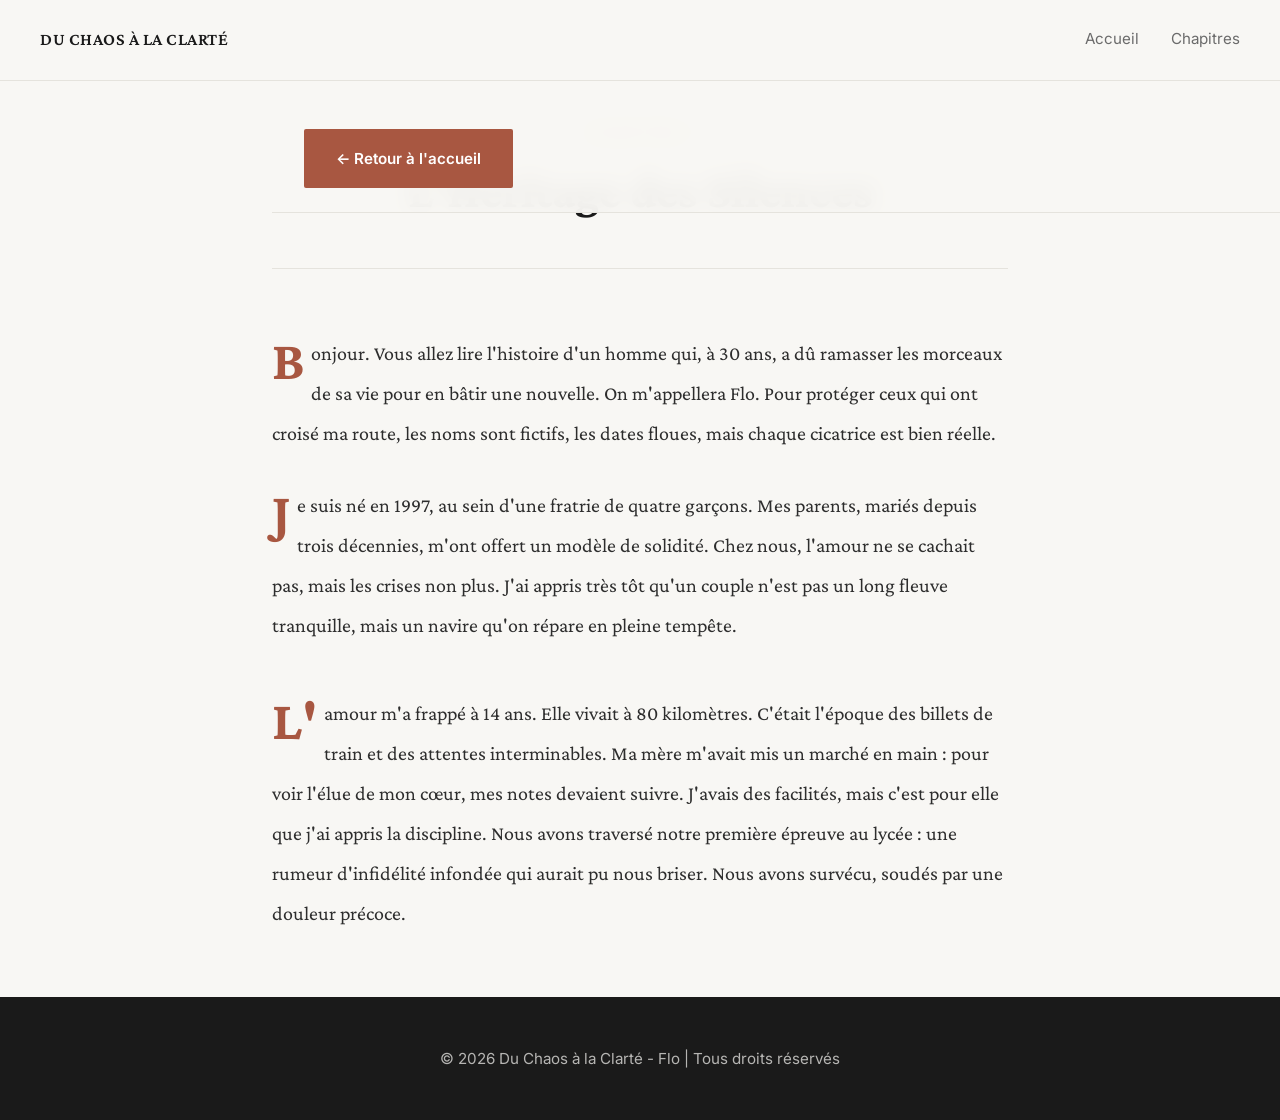
==== chapitre-1.html @ a7215953 "Add files via upload" ====
<!DOCTYPE html>
<html lang="fr">
<head>
    <meta charset="UTF-8">
    <meta name="viewport" content="width=device-width, initial-scale=1.0">
    <title>Chapitre 1 : L'Héritage des Silences | Du Chaos à la Clarté</title>
    <meta name="description" content="Chapitre 1 : L'histoire de Flo commence. Né en 1997, premier amour à 14 ans, les fondations d'une vie que je croyais indestructible.">
    <meta name="google-adsense-account" content="ca-pub-9862184570673107">
    <link rel="preconnect" href="https://fonts.googleapis.com">
    <link rel="preconnect" href="https://fonts.gstatic.com" crossorigin>
    <link href="https://fonts.googleapis.com/css2?family=Crimson+Pro:wght@300;400;600;700&family=Inter:wght@400;500;600&display=swap" rel="stylesheet">
    <script async src="https://pagead2.googlesyndication.com/pagead/js/adsbygoogle.js?client=ca-pub-9862184570673107"
     crossorigin="anonymous"></script>
    <style>
        :root {
            --primary-dark: #1a1a1a;
            --primary-light: #f8f7f4;
            --accent-gold: #c9a961;
            --accent-rust: #a85741;
            --text-dark: #2d2d2d;
            --text-muted: #6b6b6b;
            --border-subtle: #e5e3dd;
        }

        * {
            margin: 0;
            padding: 0;
            box-sizing: border-box;
        }

        body {
            font-family: 'Crimson Pro', serif;
            background: var(--primary-light);
            color: var(--text-dark);
            line-height: 1.8;
        }

        nav {
            position: fixed;
            top: 0;
            width: 100%;
            background: rgba(248, 247, 244, 0.95);
            backdrop-filter: blur(10px);
            border-bottom: 1px solid var(--border-subtle);
            z-index: 1000;
            padding: 1.5rem 2rem;
        }

        nav .container {
            max-width: 1200px;
            margin: 0 auto;
            display: flex;
            justify-content: space-between;
            align-items: center;
        }

        .logo {
            font-size: 1.1rem;
            font-weight: 600;
            color: var(--primary-dark);
            text-decoration: none;
            letter-spacing: 0.5px;
        }

        .nav-links {
            display: flex;
            gap: 2rem;
            list-style: none;
        }

        .nav-links a {
            color: var(--text-muted);
            text-decoration: none;
            font-size: 0.95rem;
            transition: color 0.3s;
            font-family: 'Inter', sans-serif;
        }

        .nav-links a:hover {
            color: var(--accent-rust);
        }

        .chapter-container {
            max-width: 800px;
            margin: 120px auto 4rem;
            padding: 0 2rem;
        }

        .chapter-header {
            text-align: center;
            margin-bottom: 4rem;
            padding-bottom: 3rem;
            border-bottom: 1px solid var(--border-subtle);
        }

        .chapter-number {
            font-family: 'Inter', sans-serif;
            font-size: 0.9rem;
            color: var(--accent-gold);
            font-weight: 600;
            letter-spacing: 2px;
            margin-bottom: 1rem;
        }

        .chapter-title {
            font-size: clamp(2rem, 5vw, 3rem);
            font-weight: 700;
            color: var(--primary-dark);
            line-height: 1.2;
        }

        .chapter-content {
            font-size: 1.25rem;
            line-height: 2;
            color: var(--text-dark);
        }

        .chapter-content p {
            margin-bottom: 2rem;
        }

        .chapter-content p:first-letter {
            font-size: 3.5rem;
            font-weight: 700;
            float: left;
            line-height: 0.8;
            margin: 0.1em 0.1em 0 0;
            color: var(--accent-rust);
        }

        /* AdSense Placeholder */
        .ad-placeholder {
            background: #f0f0f0;
            border: 2px dashed #ccc;
            padding: 3rem 2rem;
            text-align: center;
            margin: 3rem 0;
            font-family: 'Inter', sans-serif;
            color: #888;
        }

        /* Navigation Buttons */
        .chapter-navigation {
            display: flex;
            justify-content: space-between;
            align-items: center;
            margin-top: 5rem;
            padding-top: 3rem;
            border-top: 1px solid var(--border-subtle);
        }

        .nav-button {
            display: inline-flex;
            align-items: center;
            gap: 0.5rem;
            padding: 1rem 2rem;
            background: var(--accent-rust);
            color: white;
            text-decoration: none;
            font-family: 'Inter', sans-serif;
            font-weight: 600;
            font-size: 0.95rem;
            border-radius: 2px;
            transition: all 0.3s;
        }

        .nav-button:hover {
            background: var(--primary-dark);
            transform: translateX(5px);
        }

        .nav-button.prev:hover {
            transform: translateX(-5px);
        }

        .nav-button.disabled {
            background: #ccc;
            cursor: not-allowed;
            pointer-events: none;
        }

        footer {
            background: var(--primary-dark);
            color: var(--primary-light);
            padding: 3rem 2rem;
            text-align: center;
            margin-top: 4rem;
        }

        footer p {
            font-family: 'Inter', sans-serif;
            font-size: 0.95rem;
            opacity: 0.7;
        }

        @media (max-width: 768px) {
            nav .nav-links {
                display: none;
            }

            .chapter-container {
                margin-top: 100px;
                padding: 0 1.5rem;
            }

            .chapter-content {
                font-size: 1.1rem;
            }

            .chapter-navigation {
                flex-direction: column;
                gap: 1rem;
            }

            .nav-button {
                width: 100%;
                justify-content: center;
            }
        }
    </style>
</head>
<body>
    <nav>
        <div class="container">
            <a href="index.html" class="logo">DU CHAOS À LA CLARTÉ</a>
            <ul class="nav-links">
                <li><a href="index.html">Accueil</a></li>
                <li><a href="index.html#chapters">Chapitres</a></li>
            </ul>
        </div>
    </nav>

    <article class="chapter-container">
        <header class="chapter-header">
            <div class="chapter-number">CHAPITRE 1</div>
            <h1 class="chapter-title">L'Héritage des Silences</h1>
        </header>

        <div class="chapter-content">
            <p>Bonjour. Vous allez lire l'histoire d'un homme qui, à 30 ans, a dû ramasser les morceaux de sa vie pour en bâtir une nouvelle. On m'appellera Flo. Pour protéger ceux qui ont croisé ma route, les noms sont fictifs, les dates floues, mais chaque cicatrice est bien réelle.</p>

            <p>Je suis né en 1997, au sein d'une fratrie de quatre garçons. Mes parents, mariés depuis trois décennies, m'ont offert un modèle de solidité. Chez nous, l'amour ne se cachait pas, mais les crises non plus. J'ai appris très tôt qu'un couple n'est pas un long fleuve tranquille, mais un navire qu'on répare en pleine tempête.</p>

            <!-- AdSense Placement - In-Article -->
            <div style="text-align: center; margin: 3rem 0;">
                <ins class="adsbygoogle"
                     style="display:block"
                     data-ad-format="autorelaxed"
                     data-ad-client="ca-pub-9862184570673107"
                     data-ad-slot="7221520674"></ins>
                <script>
                     (adsbygoogle = window.adsbygoogle || []).push({});
                </script>
            </div>

            <p>L'amour m'a frappé à 14 ans. Elle vivait à 80 kilomètres. C'était l'époque des billets de train et des attentes interminables. Ma mère m'avait mis un marché en main : pour voir l'élue de mon cœur, mes notes devaient suivre. J'avais des facilités, mais c'est pour elle que j'ai appris la discipline. Nous avons traversé notre première épreuve au lycée : une rumeur d'infidélité infondée qui aurait pu nous briser. Nous avons survécu, soudés par une douleur précoce.</p>
        </div>

        <nav class="chapter-navigation">
            <a href="index.html" class="nav-button prev">
                ← Retour à l'accueil
            </a>
            <a href="chapitre-2.html" class="nav-button">
                Chapitre suivant →
            </a>
        </nav>
    </article>

    <!-- AdSense Placement - Fin de page -->
    <div class="ad-placeholder" style="max-width: 800px; margin: 3rem auto; background: transparent; border: none; padding: 0;">
        <ins class="adsbygoogle"
             style="display:block"
             data-ad-client="ca-pub-9862184570673107"
             data-ad-slot="8542430499"
             data-ad-format="auto"
             data-full-width-responsive="true"></ins>
        <script>
             (adsbygoogle = window.adsbygoogle || []).push({});
        </script>
    </div>

    <footer>
        <p>&copy; 2026 Du Chaos à la Clarté - Flo | Tous droits réservés</p>
    </footer>
</body>
</html>
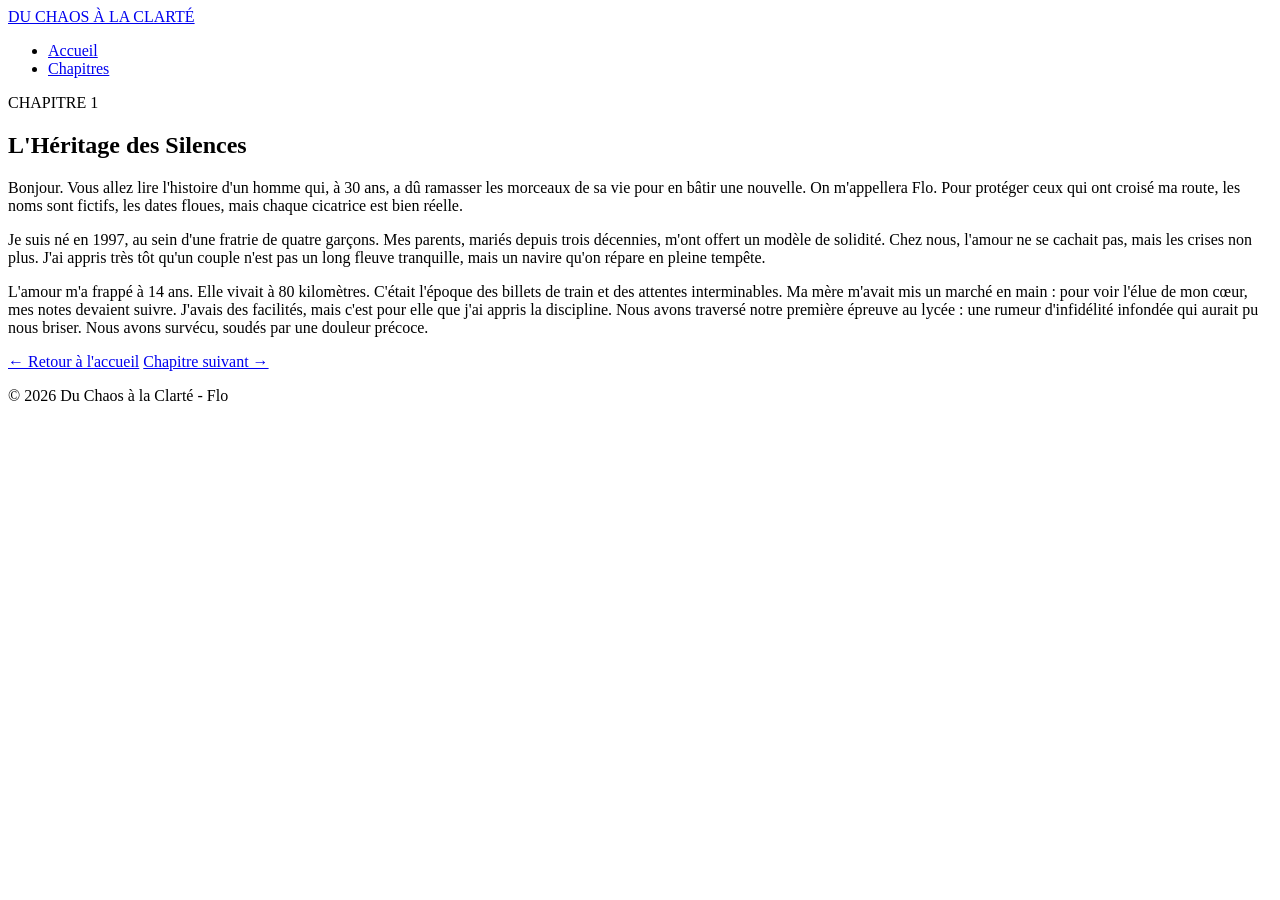
==== commit 9ffc0101: "Add files via upload" ====
--- a/chapitre-1.html
+++ b/chapitre-1.html
@@ -4,220 +4,13 @@
     <meta charset="UTF-8">
     <meta name="viewport" content="width=device-width, initial-scale=1.0">
     <title>Chapitre 1 : L'Héritage des Silences | Du Chaos à la Clarté</title>
-    <meta name="description" content="Chapitre 1 : L'histoire de Flo commence. Né en 1997, premier amour à 14 ans, les fondations d'une vie que je croyais indestructible.">
+    <meta name="description" content="Né en 1997, fratrie de quatre garçons, premier amour à 14 ans.">
     <meta name="google-adsense-account" content="ca-pub-9862184570673107">
     <link rel="preconnect" href="https://fonts.googleapis.com">
     <link rel="preconnect" href="https://fonts.gstatic.com" crossorigin>
-    <link href="https://fonts.googleapis.com/css2?family=Crimson+Pro:wght@300;400;600;700&family=Inter:wght@400;500;600&display=swap" rel="stylesheet">
-    <script async src="https://pagead2.googlesyndication.com/pagead/js/adsbygoogle.js?client=ca-pub-9862184570673107"
-     crossorigin="anonymous"></script>
-    <style>
-        :root {
-            --primary-dark: #1a1a1a;
-            --primary-light: #f8f7f4;
-            --accent-gold: #c9a961;
-            --accent-rust: #a85741;
-            --text-dark: #2d2d2d;
-            --text-muted: #6b6b6b;
-            --border-subtle: #e5e3dd;
-        }
-
-        * {
-            margin: 0;
-            padding: 0;
-            box-sizing: border-box;
-        }
-
-        body {
-            font-family: 'Crimson Pro', serif;
-            background: var(--primary-light);
-            color: var(--text-dark);
-            line-height: 1.8;
-        }
-
-        nav {
-            position: fixed;
-            top: 0;
-            width: 100%;
-            background: rgba(248, 247, 244, 0.95);
-            backdrop-filter: blur(10px);
-            border-bottom: 1px solid var(--border-subtle);
-            z-index: 1000;
-            padding: 1.5rem 2rem;
-        }
-
-        nav .container {
-            max-width: 1200px;
-            margin: 0 auto;
-            display: flex;
-            justify-content: space-between;
-            align-items: center;
-        }
-
-        .logo {
-            font-size: 1.1rem;
-            font-weight: 600;
-            color: var(--primary-dark);
-            text-decoration: none;
-            letter-spacing: 0.5px;
-        }
-
-        .nav-links {
-            display: flex;
-            gap: 2rem;
-            list-style: none;
-        }
-
-        .nav-links a {
-            color: var(--text-muted);
-            text-decoration: none;
-            font-size: 0.95rem;
-            transition: color 0.3s;
-            font-family: 'Inter', sans-serif;
-        }
-
-        .nav-links a:hover {
-            color: var(--accent-rust);
-        }
-
-        .chapter-container {
-            max-width: 800px;
-            margin: 120px auto 4rem;
-            padding: 0 2rem;
-        }
-
-        .chapter-header {
-            text-align: center;
-            margin-bottom: 4rem;
-            padding-bottom: 3rem;
-            border-bottom: 1px solid var(--border-subtle);
-        }
-
-        .chapter-number {
-            font-family: 'Inter', sans-serif;
-            font-size: 0.9rem;
-            color: var(--accent-gold);
-            font-weight: 600;
-            letter-spacing: 2px;
-            margin-bottom: 1rem;
-        }
-
-        .chapter-title {
-            font-size: clamp(2rem, 5vw, 3rem);
-            font-weight: 700;
-            color: var(--primary-dark);
-            line-height: 1.2;
-        }
-
-        .chapter-content {
-            font-size: 1.25rem;
-            line-height: 2;
-            color: var(--text-dark);
-        }
-
-        .chapter-content p {
-            margin-bottom: 2rem;
-        }
-
-        .chapter-content p:first-letter {
-            font-size: 3.5rem;
-            font-weight: 700;
-            float: left;
-            line-height: 0.8;
-            margin: 0.1em 0.1em 0 0;
-            color: var(--accent-rust);
-        }
-
-        /* AdSense Placeholder */
-        .ad-placeholder {
-            background: #f0f0f0;
-            border: 2px dashed #ccc;
-            padding: 3rem 2rem;
-            text-align: center;
-            margin: 3rem 0;
-            font-family: 'Inter', sans-serif;
-            color: #888;
-        }
-
-        /* Navigation Buttons */
-        .chapter-navigation {
-            display: flex;
-            justify-content: space-between;
-            align-items: center;
-            margin-top: 5rem;
-            padding-top: 3rem;
-            border-top: 1px solid var(--border-subtle);
-        }
-
-        .nav-button {
-            display: inline-flex;
-            align-items: center;
-            gap: 0.5rem;
-            padding: 1rem 2rem;
-            background: var(--accent-rust);
-            color: white;
-            text-decoration: none;
-            font-family: 'Inter', sans-serif;
-            font-weight: 600;
-            font-size: 0.95rem;
-            border-radius: 2px;
-            transition: all 0.3s;
-        }
-
-        .nav-button:hover {
-            background: var(--primary-dark);
-            transform: translateX(5px);
-        }
-
-        .nav-button.prev:hover {
-            transform: translateX(-5px);
-        }
-
-        .nav-button.disabled {
-            background: #ccc;
-            cursor: not-allowed;
-            pointer-events: none;
-        }
-
-        footer {
-            background: var(--primary-dark);
-            color: var(--primary-light);
-            padding: 3rem 2rem;
-            text-align: center;
-            margin-top: 4rem;
-        }
-
-        footer p {
-            font-family: 'Inter', sans-serif;
-            font-size: 0.95rem;
-            opacity: 0.7;
-        }
-
-        @media (max-width: 768px) {
-            nav .nav-links {
-                display: none;
-            }
-
-            .chapter-container {
-                margin-top: 100px;
-                padding: 0 1.5rem;
-            }
-
-            .chapter-content {
-                font-size: 1.1rem;
-            }
-
-            .chapter-navigation {
-                flex-direction: column;
-                gap: 1rem;
-            }
-
-            .nav-button {
-                width: 100%;
-                justify-content: center;
-            }
-        }
-    </style>
+    <link href="https://fonts.googleapis.com/css2?family=Crimson+Pro:wght@400;600;700&family=Inter:wght@400;600&display=swap" rel="stylesheet">
+    <link rel="stylesheet" href="style.css">
+    <script async src="https://pagead2.googlesyndication.com/pagead/js/adsbygoogle.js?client=ca-pub-9862184570673107" crossorigin="anonymous"></script>
 </head>
 <body>
     <nav>
@@ -225,12 +18,12 @@
             <a href="index.html" class="logo">DU CHAOS À LA CLARTÉ</a>
             <ul class="nav-links">
                 <li><a href="index.html">Accueil</a></li>
-                <li><a href="index.html#chapters">Chapitres</a></li>
+                <li><a href="index.html#chapitres">Chapitres</a></li>
             </ul>
         </div>
     </nav>
 
-    <article class="chapter-container">
+    <article>
         <header class="chapter-header">
             <div class="chapter-number">CHAPITRE 1</div>
             <h1 class="chapter-title">L'Héritage des Silences</h1>
@@ -241,8 +34,7 @@
 
             <p>Je suis né en 1997, au sein d'une fratrie de quatre garçons. Mes parents, mariés depuis trois décennies, m'ont offert un modèle de solidité. Chez nous, l'amour ne se cachait pas, mais les crises non plus. J'ai appris très tôt qu'un couple n'est pas un long fleuve tranquille, mais un navire qu'on répare en pleine tempête.</p>
 
-            <!-- AdSense Placement - In-Article -->
-            <div style="text-align: center; margin: 3rem 0;">
+            <div class="ad-section">
                 <ins class="adsbygoogle"
                      style="display:block"
                      data-ad-format="autorelaxed"
@@ -257,17 +49,12 @@
         </div>
 
         <nav class="chapter-navigation">
-            <a href="index.html" class="nav-button prev">
-                ← Retour à l'accueil
-            </a>
-            <a href="chapitre-2.html" class="nav-button">
-                Chapitre suivant →
-            </a>
+            <a href="index.html" class="nav-button">← Retour à l'accueil</a>
+            <a href="chapitre-2.html" class="nav-button">Chapitre suivant →</a>
         </nav>
     </article>
 
-    <!-- AdSense Placement - Fin de page -->
-    <div class="ad-placeholder" style="max-width: 800px; margin: 3rem auto; background: transparent; border: none; padding: 0;">
+    <div class="ad-section">
         <ins class="adsbygoogle"
              style="display:block"
              data-ad-client="ca-pub-9862184570673107"
@@ -280,7 +67,7 @@
     </div>
 
     <footer>
-        <p>&copy; 2026 Du Chaos à la Clarté - Flo | Tous droits réservés</p>
+        <p>&copy; 2026 Du Chaos à la Clarté - Flo</p>
     </footer>
 </body>
-</html>+</html>
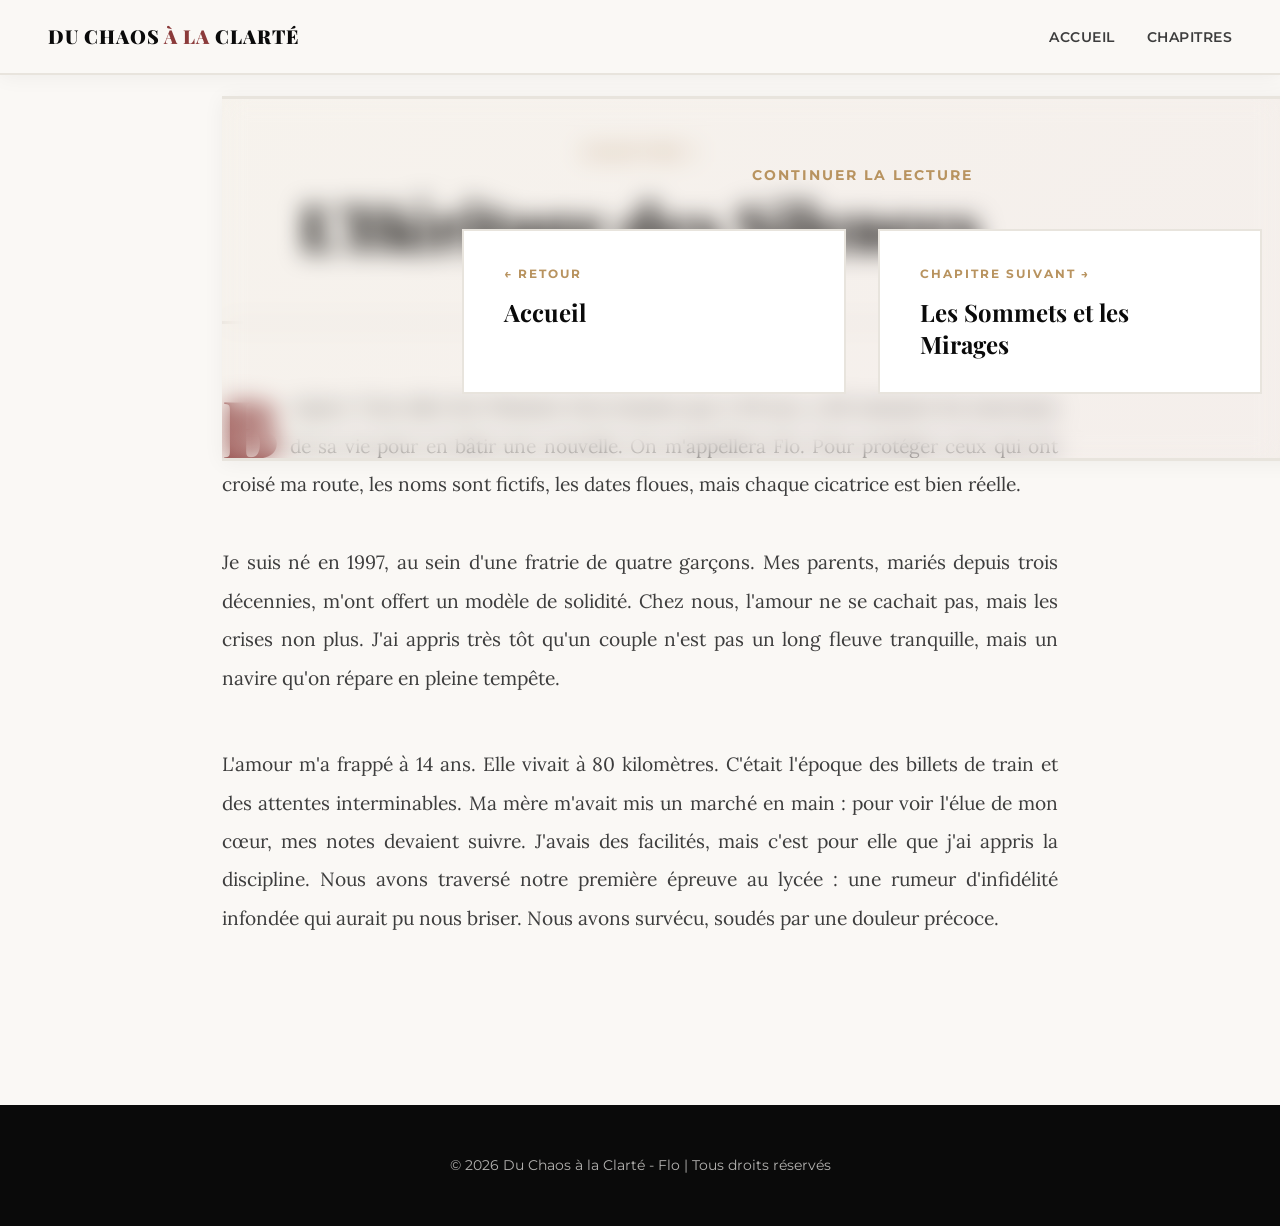
==== commit 79435b6e: "Add files via upload" ====
--- a/chapitre-1.html
+++ b/chapitre-1.html
@@ -4,26 +4,320 @@
     <meta charset="UTF-8">
     <meta name="viewport" content="width=device-width, initial-scale=1.0">
     <title>Chapitre 1 : L'Héritage des Silences | Du Chaos à la Clarté</title>
-    <meta name="description" content="Né en 1997, fratrie de quatre garçons, premier amour à 14 ans.">
+    <meta name="description" content="Chapitre 1 : L'histoire de Flo commence. Né en 1997, premier amour à 14 ans, les fondations d'une vie que je croyais indestructible.">
     <meta name="google-adsense-account" content="ca-pub-9862184570673107">
     <link rel="preconnect" href="https://fonts.googleapis.com">
     <link rel="preconnect" href="https://fonts.gstatic.com" crossorigin>
-    <link href="https://fonts.googleapis.com/css2?family=Crimson+Pro:wght@400;600;700&family=Inter:wght@400;600&display=swap" rel="stylesheet">
-    <link rel="stylesheet" href="style.css">
-    <script async src="https://pagead2.googlesyndication.com/pagead/js/adsbygoogle.js?client=ca-pub-9862184570673107" crossorigin="anonymous"></script>
+    <link href="https://fonts.googleapis.com/css2?family=Playfair+Display:wght@400;600;700;900&family=Lora:wght@400;500;600&family=Montserrat:wght@500;600;700&display=swap" rel="stylesheet">
+    <script async src="https://pagead2.googlesyndication.com/pagead/js/adsbygoogle.js?client=ca-pub-9862184570673107"
+     crossorigin="anonymous"></script>
+    <style>
+        :root {
+            --noir-profond: #0a0a0a;
+            --blanc-casse: #faf8f5;
+            --or-ancien: #b8935f;
+            --rouge-braise: #8b3a3a;
+            --gris-pierre: #3d3d3d;
+            --gris-doux: #8a8a8a;
+            --beige-papier: #e8e4dd;
+        }
+
+        * {
+            margin: 0;
+            padding: 0;
+            box-sizing: border-box;
+        }
+
+        body {
+            font-family: 'Lora', serif;
+            background: var(--blanc-casse);
+            color: var(--noir-profond);
+            line-height: 1.8;
+        }
+
+        /* Navigation */
+        nav {
+            position: fixed;
+            top: 0;
+            width: 100%;
+            background: rgba(250, 248, 245, 0.98);
+            backdrop-filter: blur(12px);
+            border-bottom: 2px solid var(--beige-papier);
+            z-index: 1000;
+            padding: 1.2rem 0;
+            box-shadow: 0 2px 20px rgba(0,0,0,0.05);
+        }
+
+        nav .container {
+            max-width: 1400px;
+            margin: 0 auto;
+            padding: 0 3rem;
+            display: flex;
+            justify-content: space-between;
+            align-items: center;
+        }
+
+        .logo {
+            font-family: 'Playfair Display', serif;
+            font-size: 1.2rem;
+            font-weight: 900;
+            color: var(--noir-profond);
+            text-decoration: none;
+            letter-spacing: 1px;
+            text-transform: uppercase;
+        }
+
+        .logo span {
+            color: var(--rouge-braise);
+        }
+
+        .nav-links {
+            display: flex;
+            gap: 2rem;
+            list-style: none;
+        }
+
+        .nav-links a {
+            color: var(--gris-pierre);
+            text-decoration: none;
+            font-family: 'Montserrat', sans-serif;
+            font-size: 0.85rem;
+            font-weight: 600;
+            letter-spacing: 0.5px;
+            text-transform: uppercase;
+            transition: color 0.3s ease;
+        }
+
+        .nav-links a:hover {
+            color: var(--rouge-braise);
+        }
+
+        /* Chapter Container */
+        .chapter-wrapper {
+            max-width: 900px;
+            margin: 0 auto;
+            padding: 140px 2rem 4rem;
+        }
+
+        /* Chapter Header */
+        .chapter-header {
+            text-align: center;
+            margin-bottom: 4rem;
+            padding-bottom: 3rem;
+            border-bottom: 3px solid var(--beige-papier);
+        }
+
+        .chapter-number {
+            font-family: 'Montserrat', sans-serif;
+            font-size: 0.85rem;
+            letter-spacing: 3px;
+            color: var(--or-ancien);
+            text-transform: uppercase;
+            font-weight: 700;
+            margin-bottom: 1.5rem;
+        }
+
+        .chapter-title {
+            font-family: 'Playfair Display', serif;
+            font-size: clamp(2.5rem, 6vw, 4rem);
+            font-weight: 900;
+            color: var(--noir-profond);
+            line-height: 1.2;
+            margin-bottom: 0.5rem;
+        }
+
+        /* Chapter Content */
+        .chapter-content {
+            font-size: 1.2rem;
+            line-height: 2;
+            color: var(--gris-pierre);
+        }
+
+        .chapter-content p {
+            margin-bottom: 2.5rem;
+            text-align: justify;
+        }
+
+        .chapter-content p:first-of-type::first-letter {
+            font-family: 'Playfair Display', serif;
+            font-size: 5rem;
+            font-weight: 900;
+            float: left;
+            line-height: 0.85;
+            margin: 0.05em 0.15em 0 0;
+            color: var(--rouge-braise);
+        }
+
+        /* NAVIGATION ENTRE CHAPITRES - TRÈS VISIBLE */
+        .chapter-navigation {
+            margin-top: 6rem;
+            padding: 4rem 0;
+            border-top: 3px solid var(--beige-papier);
+            border-bottom: 3px solid var(--beige-papier);
+            background: linear-gradient(135deg, rgba(184, 147, 95, 0.05) 0%, rgba(139, 58, 58, 0.05) 100%);
+        }
+
+        .nav-title {
+            font-family: 'Montserrat', sans-serif;
+            font-size: 0.9rem;
+            letter-spacing: 2px;
+            color: var(--or-ancien);
+            text-transform: uppercase;
+            font-weight: 700;
+            text-align: center;
+            margin-bottom: 2.5rem;
+        }
+
+        .nav-buttons {
+            display: grid;
+            grid-template-columns: 1fr 1fr;
+            gap: 2rem;
+            max-width: 800px;
+            margin: 0 auto;
+        }
+
+        .nav-btn {
+            display: flex;
+            flex-direction: column;
+            padding: 2rem 2.5rem;
+            background: white;
+            border: 2px solid var(--beige-papier);
+            text-decoration: none;
+            transition: all 0.4s ease;
+            position: relative;
+            overflow: hidden;
+        }
+
+        .nav-btn::before {
+            content: '';
+            position: absolute;
+            top: 0;
+            left: 0;
+            width: 100%;
+            height: 0;
+            background: var(--rouge-braise);
+            transition: height 0.4s ease;
+            z-index: 0;
+        }
+
+        .nav-btn:hover::before {
+            height: 100%;
+        }
+
+        .nav-btn > * {
+            position: relative;
+            z-index: 1;
+        }
+
+        .nav-btn:hover {
+            transform: translateY(-5px);
+            box-shadow: 0 15px 40px rgba(139, 58, 58, 0.2);
+            border-color: var(--rouge-braise);
+        }
+
+        .nav-btn:hover .nav-btn-label,
+        .nav-btn:hover .nav-btn-title {
+            color: white;
+        }
+
+        .nav-btn-label {
+            font-family: 'Montserrat', sans-serif;
+            font-size: 0.75rem;
+            letter-spacing: 2px;
+            color: var(--or-ancien);
+            text-transform: uppercase;
+            font-weight: 700;
+            margin-bottom: 0.8rem;
+            transition: color 0.3s ease;
+        }
+
+        .nav-btn-title {
+            font-family: 'Playfair Display', serif;
+            font-size: 1.5rem;
+            font-weight: 700;
+            color: var(--noir-profond);
+            line-height: 1.3;
+            transition: color 0.3s ease;
+        }
+
+        .nav-btn.disabled {
+            opacity: 0.4;
+            cursor: not-allowed;
+            pointer-events: none;
+        }
+
+        .nav-btn.full-width {
+            grid-column: 1 / -1;
+        }
+
+        /* Footer */
+        footer {
+            background: var(--noir-profond);
+            color: var(--blanc-casse);
+            padding: 3rem 2rem;
+            text-align: center;
+            margin-top: 4rem;
+        }
+
+        .footer-text {
+            font-family: 'Montserrat', sans-serif;
+            font-size: 0.85rem;
+            opacity: 0.7;
+        }
+
+        /* Mobile */
+        @media (max-width: 768px) {
+            nav .container {
+                padding: 0 1.5rem;
+            }
+
+            .nav-links {
+                display: none;
+            }
+
+            .logo {
+                font-size: 1rem;
+            }
+
+            .chapter-wrapper {
+                padding: 120px 1.5rem 3rem;
+            }
+
+            .chapter-content {
+                font-size: 1.1rem;
+            }
+
+            .chapter-content p {
+                text-align: left;
+            }
+
+            .nav-buttons {
+                grid-template-columns: 1fr;
+                gap: 1.5rem;
+            }
+
+            .nav-btn {
+                padding: 1.5rem 1.5rem;
+            }
+
+            .nav-btn-title {
+                font-size: 1.2rem;
+            }
+        }
+    </style>
 </head>
 <body>
     <nav>
         <div class="container">
-            <a href="index.html" class="logo">DU CHAOS À LA CLARTÉ</a>
+            <a href="index.html" class="logo">Du Chaos <span>à la</span> Clarté</a>
             <ul class="nav-links">
                 <li><a href="index.html">Accueil</a></li>
-                <li><a href="index.html#chapitres">Chapitres</a></li>
+                <li><a href="index.html#chapters">Chapitres</a></li>
             </ul>
         </div>
     </nav>
 
-    <article>
+    <article class="chapter-wrapper">
         <header class="chapter-header">
             <div class="chapter-number">CHAPITRE 1</div>
             <h1 class="chapter-title">L'Héritage des Silences</h1>
@@ -34,7 +328,8 @@
 
             <p>Je suis né en 1997, au sein d'une fratrie de quatre garçons. Mes parents, mariés depuis trois décennies, m'ont offert un modèle de solidité. Chez nous, l'amour ne se cachait pas, mais les crises non plus. J'ai appris très tôt qu'un couple n'est pas un long fleuve tranquille, mais un navire qu'on répare en pleine tempête.</p>
 
-            <div class="ad-section">
+            <!-- AdSense In-Article -->
+            <div style="text-align: center; margin: 3rem 0;">
                 <ins class="adsbygoogle"
                      style="display:block"
                      data-ad-format="autorelaxed"
@@ -48,13 +343,24 @@
             <p>L'amour m'a frappé à 14 ans. Elle vivait à 80 kilomètres. C'était l'époque des billets de train et des attentes interminables. Ma mère m'avait mis un marché en main : pour voir l'élue de mon cœur, mes notes devaient suivre. J'avais des facilités, mais c'est pour elle que j'ai appris la discipline. Nous avons traversé notre première épreuve au lycée : une rumeur d'infidélité infondée qui aurait pu nous briser. Nous avons survécu, soudés par une douleur précoce.</p>
         </div>
 
+        <!-- NAVIGATION ENTRE CHAPITRES -->
         <nav class="chapter-navigation">
-            <a href="index.html" class="nav-button">← Retour à l'accueil</a>
-            <a href="chapitre-2.html" class="nav-button">Chapitre suivant →</a>
+            <h2 class="nav-title">Continuer la lecture</h2>
+            <div class="nav-buttons">
+                <a href="index.html" class="nav-btn">
+                    <div class="nav-btn-label">← Retour</div>
+                    <div class="nav-btn-title">Accueil</div>
+                </a>
+                <a href="chapitre-2.html" class="nav-btn">
+                    <div class="nav-btn-label">Chapitre suivant →</div>
+                    <div class="nav-btn-title">Les Sommets et les Mirages</div>
+                </a>
+            </div>
         </nav>
     </article>
 
-    <div class="ad-section">
+    <!-- AdSense Fin de page -->
+    <div style="max-width: 800px; margin: 3rem auto; padding: 0 2rem;">
         <ins class="adsbygoogle"
              style="display:block"
              data-ad-client="ca-pub-9862184570673107"
@@ -67,7 +373,7 @@
     </div>
 
     <footer>
-        <p>&copy; 2026 Du Chaos à la Clarté - Flo</p>
+        <p class="footer-text">&copy; 2026 Du Chaos à la Clarté - Flo | Tous droits réservés</p>
     </footer>
 </body>
 </html>
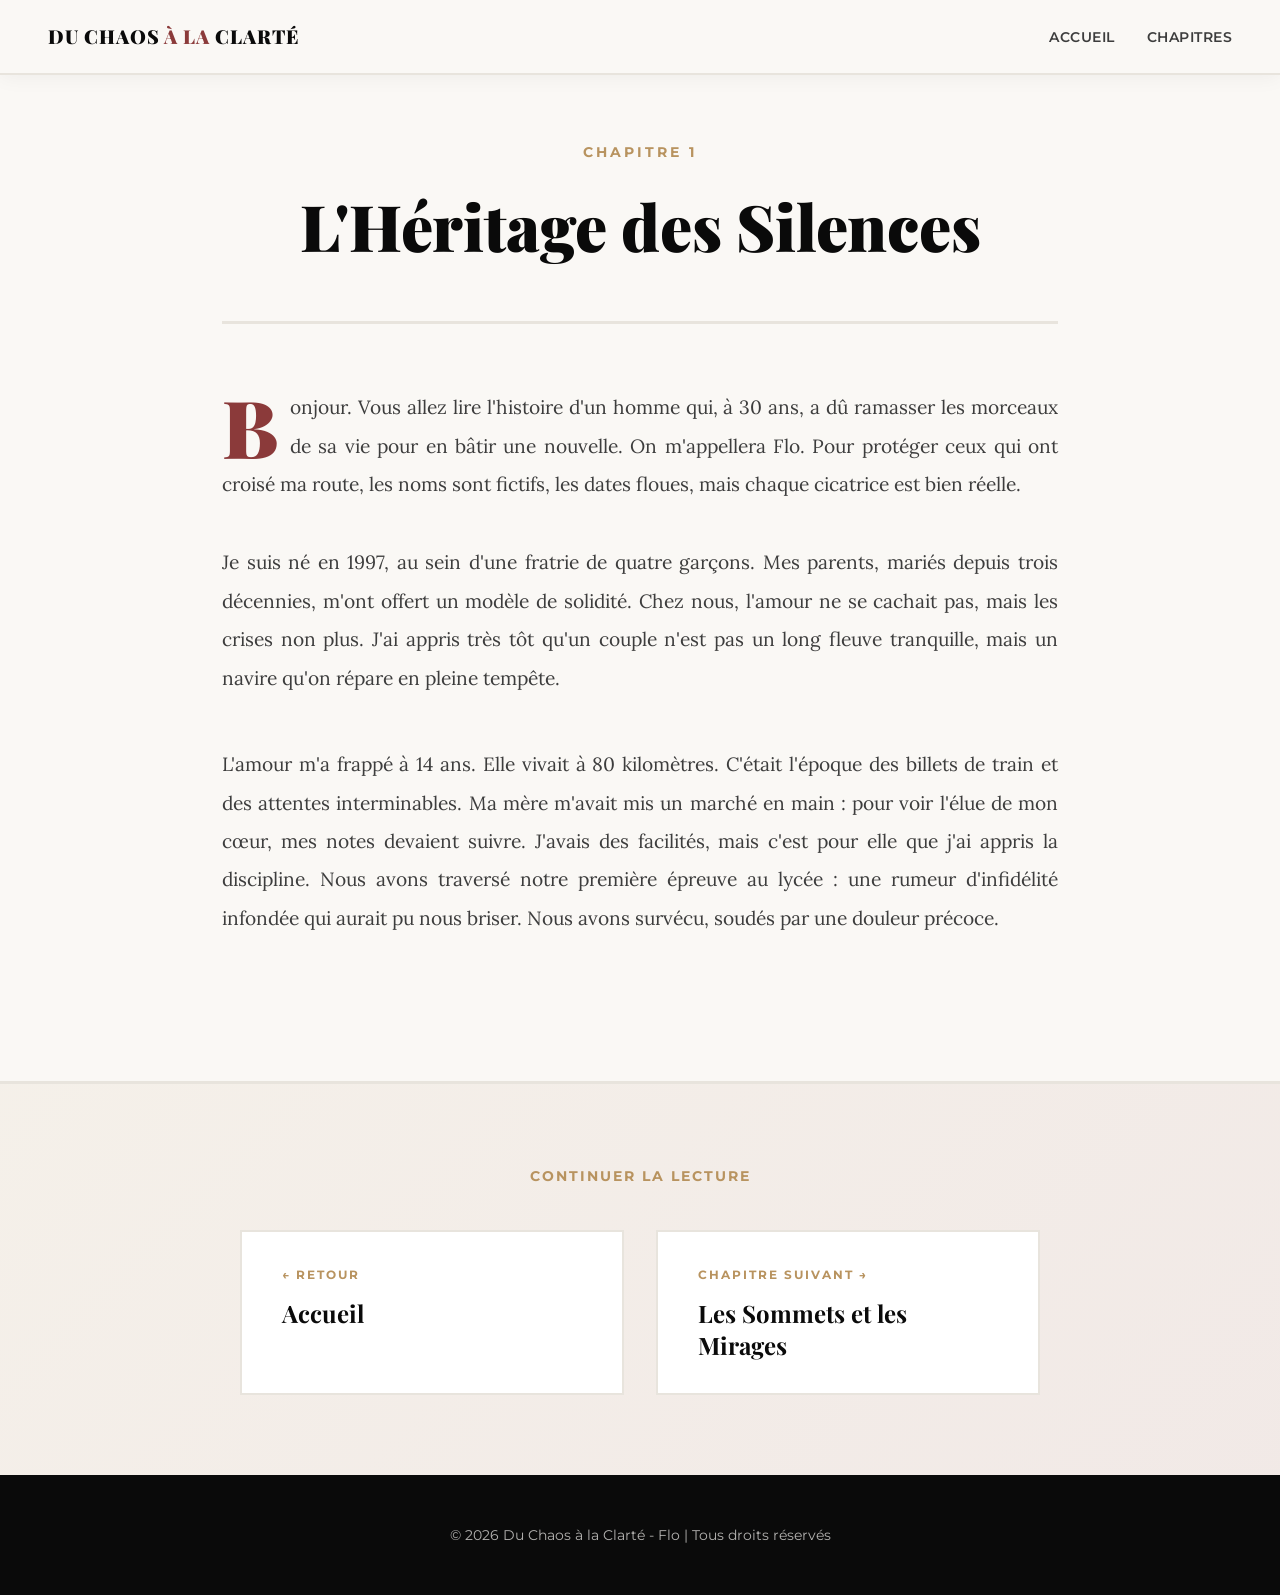
==== commit 88919934: "Add files via upload" ====
--- a/chapitre-1.html
+++ b/chapitre-1.html
@@ -35,7 +35,6 @@
             line-height: 1.8;
         }
 
-        /* Navigation */
         nav {
             position: fixed;
             top: 0;
@@ -92,14 +91,12 @@
             color: var(--rouge-braise);
         }
 
-        /* Chapter Container */
         .chapter-wrapper {
             max-width: 900px;
             margin: 0 auto;
-            padding: 140px 2rem 4rem;
-        }
-
-        /* Chapter Header */
+            padding: 140px 2rem 2rem;
+        }
+
         .chapter-header {
             text-align: center;
             margin-bottom: 4rem;
@@ -126,11 +123,11 @@
             margin-bottom: 0.5rem;
         }
 
-        /* Chapter Content */
         .chapter-content {
             font-size: 1.2rem;
             line-height: 2;
             color: var(--gris-pierre);
+            margin-bottom: 4rem;
         }
 
         .chapter-content p {
@@ -148,13 +145,16 @@
             color: var(--rouge-braise);
         }
 
-        /* NAVIGATION ENTRE CHAPITRES - TRÈS VISIBLE */
+        /* BOUTONS DE NAVIGATION - SECTION AU-DESSUS DU FOOTER */
         .chapter-navigation {
-            margin-top: 6rem;
-            padding: 4rem 0;
+            background: linear-gradient(135deg, rgba(184, 147, 95, 0.08) 0%, rgba(139, 58, 58, 0.08) 100%);
+            padding: 5rem 2rem;
             border-top: 3px solid var(--beige-papier);
-            border-bottom: 3px solid var(--beige-papier);
-            background: linear-gradient(135deg, rgba(184, 147, 95, 0.05) 0%, rgba(139, 58, 58, 0.05) 100%);
+        }
+
+        .nav-container {
+            max-width: 900px;
+            margin: 0 auto;
         }
 
         .nav-title {
@@ -240,23 +240,11 @@
             transition: color 0.3s ease;
         }
 
-        .nav-btn.disabled {
-            opacity: 0.4;
-            cursor: not-allowed;
-            pointer-events: none;
-        }
-
-        .nav-btn.full-width {
-            grid-column: 1 / -1;
-        }
-
-        /* Footer */
         footer {
             background: var(--noir-profond);
             color: var(--blanc-casse);
             padding: 3rem 2rem;
             text-align: center;
-            margin-top: 4rem;
         }
 
         .footer-text {
@@ -265,7 +253,6 @@
             opacity: 0.7;
         }
 
-        /* Mobile */
         @media (max-width: 768px) {
             nav .container {
                 padding: 0 1.5rem;
@@ -280,7 +267,7 @@
             }
 
             .chapter-wrapper {
-                padding: 120px 1.5rem 3rem;
+                padding: 120px 1.5rem 1.5rem;
             }
 
             .chapter-content {
@@ -343,8 +330,25 @@
             <p>L'amour m'a frappé à 14 ans. Elle vivait à 80 kilomètres. C'était l'époque des billets de train et des attentes interminables. Ma mère m'avait mis un marché en main : pour voir l'élue de mon cœur, mes notes devaient suivre. J'avais des facilités, mais c'est pour elle que j'ai appris la discipline. Nous avons traversé notre première épreuve au lycée : une rumeur d'infidélité infondée qui aurait pu nous briser. Nous avons survécu, soudés par une douleur précoce.</p>
         </div>
 
-        <!-- NAVIGATION ENTRE CHAPITRES -->
-        <nav class="chapter-navigation">
+        </div>
+    </article>
+
+    <!-- AdSense Fin de contenu -->
+    <div style="max-width: 800px; margin: 3rem auto; padding: 0 2rem;">
+        <ins class="adsbygoogle"
+             style="display:block"
+             data-ad-client="ca-pub-9862184570673107"
+             data-ad-slot="8542430499"
+             data-ad-format="auto"
+             data-full-width-responsive="true"></ins>
+        <script>
+             (adsbygoogle = window.adsbygoogle || []).push({});
+        </script>
+    </div>
+
+    <!-- BOUTONS DE NAVIGATION - AU-DESSUS DU FOOTER -->
+    <section class="chapter-navigation">
+        <div class="nav-container">
             <h2 class="nav-title">Continuer la lecture</h2>
             <div class="nav-buttons">
                 <a href="index.html" class="nav-btn">
@@ -356,21 +360,8 @@
                     <div class="nav-btn-title">Les Sommets et les Mirages</div>
                 </a>
             </div>
-        </nav>
-    </article>
-
-    <!-- AdSense Fin de page -->
-    <div style="max-width: 800px; margin: 3rem auto; padding: 0 2rem;">
-        <ins class="adsbygoogle"
-             style="display:block"
-             data-ad-client="ca-pub-9862184570673107"
-             data-ad-slot="8542430499"
-             data-ad-format="auto"
-             data-full-width-responsive="true"></ins>
-        <script>
-             (adsbygoogle = window.adsbygoogle || []).push({});
-        </script>
-    </div>
+        </div>
+    </section>
 
     <footer>
         <p class="footer-text">&copy; 2026 Du Chaos à la Clarté - Flo | Tous droits réservés</p>
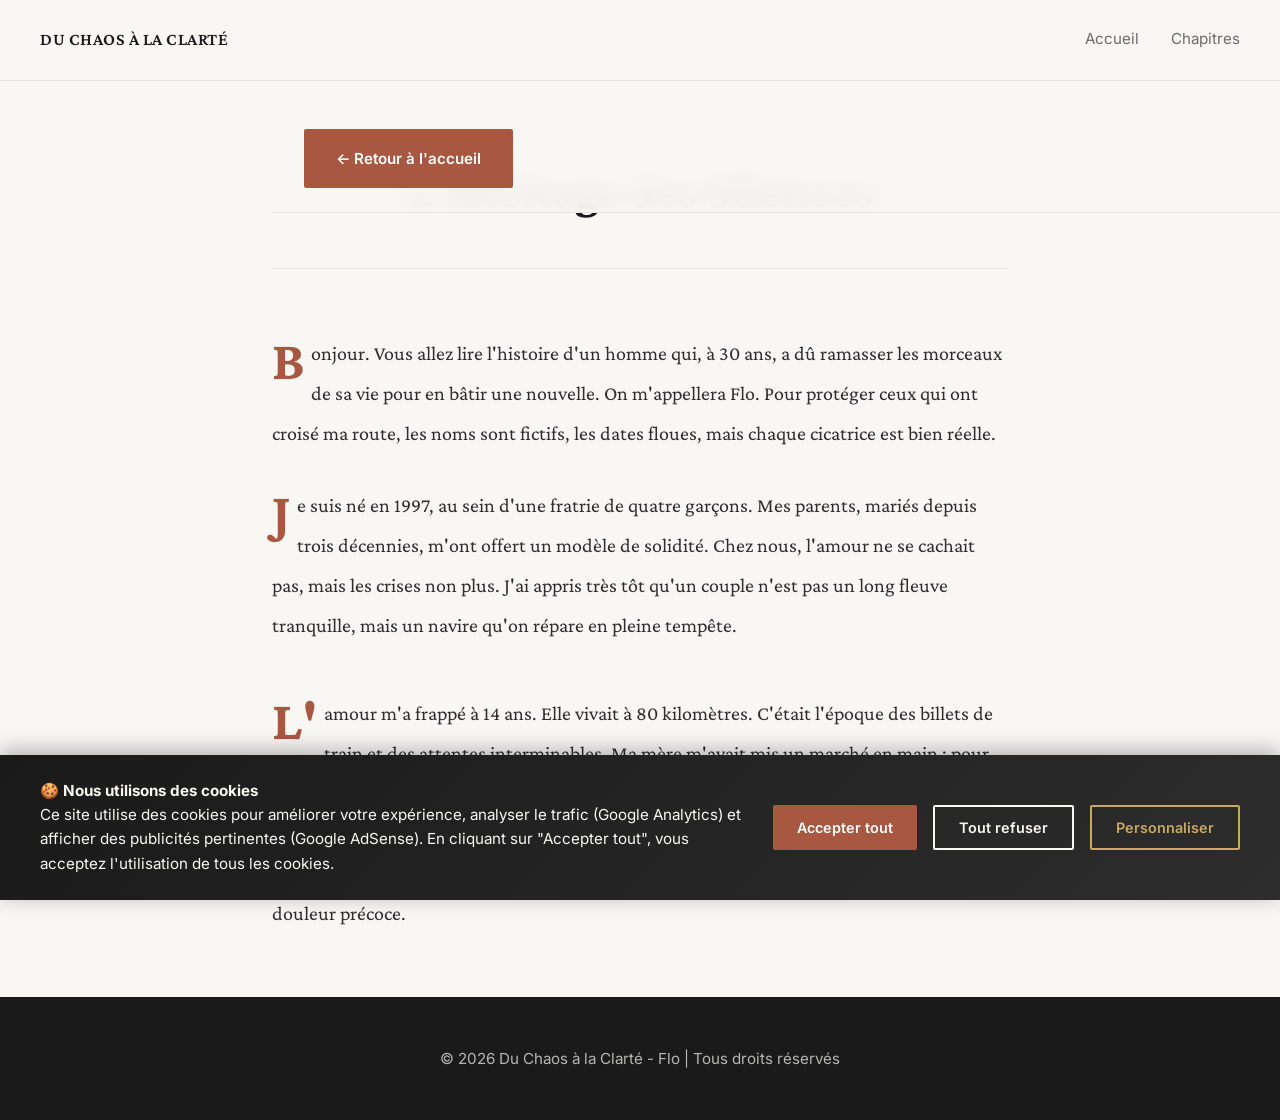
==== commit 71a4c01f: "Add files via upload" ====
--- a/chapitre-1.html
+++ b/chapitre-1.html
@@ -8,18 +8,18 @@
     <meta name="google-adsense-account" content="ca-pub-9862184570673107">
     <link rel="preconnect" href="https://fonts.googleapis.com">
     <link rel="preconnect" href="https://fonts.gstatic.com" crossorigin>
-    <link href="https://fonts.googleapis.com/css2?family=Playfair+Display:wght@400;600;700;900&family=Lora:wght@400;500;600&family=Montserrat:wght@500;600;700&display=swap" rel="stylesheet">
+    <link href="https://fonts.googleapis.com/css2?family=Crimson+Pro:wght@300;400;600;700&family=Inter:wght@400;500;600&display=swap" rel="stylesheet">
     <script async src="https://pagead2.googlesyndication.com/pagead/js/adsbygoogle.js?client=ca-pub-9862184570673107"
      crossorigin="anonymous"></script>
     <style>
         :root {
-            --noir-profond: #0a0a0a;
-            --blanc-casse: #faf8f5;
-            --or-ancien: #b8935f;
-            --rouge-braise: #8b3a3a;
-            --gris-pierre: #3d3d3d;
-            --gris-doux: #8a8a8a;
-            --beige-papier: #e8e4dd;
+            --primary-dark: #1a1a1a;
+            --primary-light: #f8f7f4;
+            --accent-gold: #c9a961;
+            --accent-rust: #a85741;
+            --text-dark: #2d2d2d;
+            --text-muted: #6b6b6b;
+            --border-subtle: #e5e3dd;
         }
 
         * {
@@ -29,9 +29,9 @@
         }
 
         body {
-            font-family: 'Lora', serif;
-            background: var(--blanc-casse);
-            color: var(--noir-profond);
+            font-family: 'Crimson Pro', serif;
+            background: var(--primary-light);
+            color: var(--text-dark);
             line-height: 1.8;
         }
 
@@ -39,35 +39,27 @@
             position: fixed;
             top: 0;
             width: 100%;
-            background: rgba(250, 248, 245, 0.98);
-            backdrop-filter: blur(12px);
-            border-bottom: 2px solid var(--beige-papier);
+            background: rgba(248, 247, 244, 0.95);
+            backdrop-filter: blur(10px);
+            border-bottom: 1px solid var(--border-subtle);
             z-index: 1000;
-            padding: 1.2rem 0;
-            box-shadow: 0 2px 20px rgba(0,0,0,0.05);
+            padding: 1.5rem 2rem;
         }
 
         nav .container {
-            max-width: 1400px;
+            max-width: 1200px;
             margin: 0 auto;
-            padding: 0 3rem;
             display: flex;
             justify-content: space-between;
             align-items: center;
         }
 
         .logo {
-            font-family: 'Playfair Display', serif;
-            font-size: 1.2rem;
-            font-weight: 900;
-            color: var(--noir-profond);
+            font-size: 1.1rem;
+            font-weight: 600;
+            color: var(--primary-dark);
             text-decoration: none;
-            letter-spacing: 1px;
-            text-transform: uppercase;
-        }
-
-        .logo span {
-            color: var(--rouge-braise);
+            letter-spacing: 0.5px;
         }
 
         .nav-links {
@@ -77,226 +69,411 @@
         }
 
         .nav-links a {
-            color: var(--gris-pierre);
+            color: var(--text-muted);
             text-decoration: none;
-            font-family: 'Montserrat', sans-serif;
-            font-size: 0.85rem;
-            font-weight: 600;
-            letter-spacing: 0.5px;
-            text-transform: uppercase;
-            transition: color 0.3s ease;
+            font-size: 0.95rem;
+            transition: color 0.3s;
+            font-family: 'Inter', sans-serif;
         }
 
         .nav-links a:hover {
-            color: var(--rouge-braise);
-        }
-
-        .chapter-wrapper {
-            max-width: 900px;
-            margin: 0 auto;
-            padding: 140px 2rem 2rem;
+            color: var(--accent-rust);
+        }
+
+        .chapter-container {
+            max-width: 800px;
+            margin: 120px auto 4rem;
+            padding: 0 2rem;
         }
 
         .chapter-header {
             text-align: center;
             margin-bottom: 4rem;
             padding-bottom: 3rem;
-            border-bottom: 3px solid var(--beige-papier);
+            border-bottom: 1px solid var(--border-subtle);
         }
 
         .chapter-number {
-            font-family: 'Montserrat', sans-serif;
-            font-size: 0.85rem;
-            letter-spacing: 3px;
-            color: var(--or-ancien);
-            text-transform: uppercase;
+            font-family: 'Inter', sans-serif;
+            font-size: 0.9rem;
+            color: var(--accent-gold);
+            font-weight: 600;
+            letter-spacing: 2px;
+            margin-bottom: 1rem;
+        }
+
+        .chapter-title {
+            font-size: clamp(2rem, 5vw, 3rem);
             font-weight: 700;
-            margin-bottom: 1.5rem;
-        }
-
-        .chapter-title {
-            font-family: 'Playfair Display', serif;
-            font-size: clamp(2.5rem, 6vw, 4rem);
-            font-weight: 900;
-            color: var(--noir-profond);
+            color: var(--primary-dark);
             line-height: 1.2;
-            margin-bottom: 0.5rem;
         }
 
         .chapter-content {
-            font-size: 1.2rem;
+            font-size: 1.25rem;
             line-height: 2;
-            color: var(--gris-pierre);
-            margin-bottom: 4rem;
+            color: var(--text-dark);
         }
 
         .chapter-content p {
-            margin-bottom: 2.5rem;
-            text-align: justify;
-        }
-
-        .chapter-content p:first-of-type::first-letter {
-            font-family: 'Playfair Display', serif;
-            font-size: 5rem;
-            font-weight: 900;
+            margin-bottom: 2rem;
+        }
+
+        .chapter-content p:first-letter {
+            font-size: 3.5rem;
+            font-weight: 700;
             float: left;
-            line-height: 0.85;
-            margin: 0.05em 0.15em 0 0;
-            color: var(--rouge-braise);
-        }
-
-        /* BOUTONS DE NAVIGATION - SECTION AU-DESSUS DU FOOTER */
+            line-height: 0.8;
+            margin: 0.1em 0.1em 0 0;
+            color: var(--accent-rust);
+        }
+
+        /* AdSense Placeholder */
+        .ad-placeholder {
+            background: #f0f0f0;
+            border: 2px dashed #ccc;
+            padding: 3rem 2rem;
+            text-align: center;
+            margin: 3rem 0;
+            font-family: 'Inter', sans-serif;
+            color: #888;
+        }
+
+        /* Navigation Buttons */
         .chapter-navigation {
-            background: linear-gradient(135deg, rgba(184, 147, 95, 0.08) 0%, rgba(139, 58, 58, 0.08) 100%);
-            padding: 5rem 2rem;
-            border-top: 3px solid var(--beige-papier);
-        }
-
-        .nav-container {
-            max-width: 900px;
+            display: flex;
+            justify-content: space-between;
+            align-items: center;
+            margin-top: 5rem;
+            padding-top: 3rem;
+            border-top: 1px solid var(--border-subtle);
+        }
+
+        .nav-button {
+            display: inline-flex;
+            align-items: center;
+            gap: 0.5rem;
+            padding: 1rem 2rem;
+            background: var(--accent-rust);
+            color: white;
+            text-decoration: none;
+            font-family: 'Inter', sans-serif;
+            font-weight: 600;
+            font-size: 0.95rem;
+            border-radius: 2px;
+            transition: all 0.3s;
+        }
+
+        .nav-button:hover {
+            background: var(--primary-dark);
+            transform: translateX(5px);
+        }
+
+        .nav-button.prev:hover {
+            transform: translateX(-5px);
+        }
+
+        .nav-button.disabled {
+            background: #ccc;
+            cursor: not-allowed;
+            pointer-events: none;
+        }
+
+        footer {
+            background: var(--primary-dark);
+            color: var(--primary-light);
+            padding: 3rem 2rem;
+            text-align: center;
+            margin-top: 4rem;
+        }
+
+        footer p {
+            font-family: 'Inter', sans-serif;
+            font-size: 0.95rem;
+            opacity: 0.7;
+        }
+
+        @media (max-width: 768px) {
+            nav .nav-links {
+                display: none;
+            }
+
+            .chapter-container {
+                margin-top: 100px;
+                padding: 0 1.5rem;
+            }
+
+            .chapter-content {
+                font-size: 1.1rem;
+            }
+
+            .chapter-navigation {
+                flex-direction: column;
+                gap: 1rem;
+            }
+
+            .nav-button {
+                width: 100%;
+                justify-content: center;
+            }
+        }
+    
+        /* Cookie Consent Banner */
+        .cookie-banner {
+            position: fixed;
+            bottom: 0;
+            left: 0;
+            right: 0;
+            background: linear-gradient(135deg, var(--primary-dark) 0%, #2d2d2d 100%);
+            color: var(--primary-light);
+            padding: 1.5rem 2rem;
+            box-shadow: 0 -4px 20px rgba(0, 0, 0, 0.3);
+            z-index: 10000;
+            display: none;
+            animation: slideUp 0.4s ease-out;
+        }
+
+        @keyframes slideUp {
+            from {
+                transform: translateY(100%);
+            }
+            to {
+                transform: translateY(0);
+            }
+        }
+
+        .cookie-banner.show {
+            display: block;
+        }
+
+        .cookie-content {
+            max-width: 1200px;
             margin: 0 auto;
-        }
-
-        .nav-title {
-            font-family: 'Montserrat', sans-serif;
+            display: flex;
+            align-items: center;
+            justify-content: space-between;
+            gap: 2rem;
+        }
+
+        .cookie-text {
+            flex: 1;
+            font-family: 'Inter', sans-serif;
+            font-size: 0.95rem;
+            line-height: 1.6;
+        }
+
+        .cookie-text a {
+            color: var(--accent-gold);
+            text-decoration: underline;
+        }
+
+        .cookie-buttons {
+            display: flex;
+            gap: 1rem;
+            flex-wrap: wrap;
+        }
+
+        .cookie-btn {
+            padding: 0.75rem 1.5rem;
+            border: none;
+            border-radius: 2px;
+            font-family: 'Inter', sans-serif;
+            font-weight: 600;
             font-size: 0.9rem;
-            letter-spacing: 2px;
-            color: var(--or-ancien);
-            text-transform: uppercase;
-            font-weight: 700;
-            text-align: center;
-            margin-bottom: 2.5rem;
-        }
-
-        .nav-buttons {
-            display: grid;
-            grid-template-columns: 1fr 1fr;
-            gap: 2rem;
-            max-width: 800px;
-            margin: 0 auto;
-        }
-
-        .nav-btn {
-            display: flex;
-            flex-direction: column;
-            padding: 2rem 2.5rem;
-            background: white;
-            border: 2px solid var(--beige-papier);
-            text-decoration: none;
-            transition: all 0.4s ease;
-            position: relative;
-            overflow: hidden;
-        }
-
-        .nav-btn::before {
-            content: '';
-            position: absolute;
+            cursor: pointer;
+            transition: all 0.3s;
+        }
+
+        .cookie-btn-accept {
+            background: var(--accent-rust);
+            color: white;
+        }
+
+        .cookie-btn-accept:hover {
+            background: var(--accent-gold);
+        }
+
+        .cookie-btn-refuse {
+            background: transparent;
+            color: var(--primary-light);
+            border: 2px solid var(--primary-light);
+        }
+
+        .cookie-btn-refuse:hover {
+            background: rgba(255, 255, 255, 0.1);
+        }
+
+        .cookie-btn-settings {
+            background: transparent;
+            color: var(--accent-gold);
+            border: 2px solid var(--accent-gold);
+        }
+
+        .cookie-btn-settings:hover {
+            background: rgba(201, 169, 97, 0.1);
+        }
+
+        /* Cookie Settings Modal */
+        .cookie-modal {
+            position: fixed;
             top: 0;
             left: 0;
+            right: 0;
+            bottom: 0;
+            background: rgba(0, 0, 0, 0.8);
+            z-index: 10001;
+            display: none;
+            align-items: center;
+            justify-content: center;
+            padding: 2rem;
+        }
+
+        .cookie-modal.show {
+            display: flex;
+        }
+
+        .cookie-modal-content {
+            background: white;
+            border-radius: 4px;
+            max-width: 600px;
             width: 100%;
+            max-height: 90vh;
+            overflow-y: auto;
+            padding: 2.5rem;
+            position: relative;
+        }
+
+        .cookie-modal-close {
+            position: absolute;
+            top: 1rem;
+            right: 1rem;
+            background: none;
+            border: none;
+            font-size: 2rem;
+            cursor: pointer;
+            color: var(--text-muted);
+            transition: color 0.3s;
+        }
+
+        .cookie-modal-close:hover {
+            color: var(--accent-rust);
+        }
+
+        .cookie-modal h2 {
+            font-size: 1.8rem;
+            margin-bottom: 1.5rem;
+            color: var(--primary-dark);
+        }
+
+        .cookie-category {
+            margin-bottom: 1.5rem;
+            padding-bottom: 1.5rem;
+            border-bottom: 1px solid var(--border-subtle);
+        }
+
+        .cookie-category:last-child {
+            border-bottom: none;
+        }
+
+        .cookie-category-header {
+            display: flex;
+            justify-content: space-between;
+            align-items: center;
+            margin-bottom: 0.5rem;
+        }
+
+        .cookie-category h3 {
+            font-size: 1.2rem;
+            color: var(--primary-dark);
+        }
+
+        .cookie-category p {
+            font-family: 'Inter', sans-serif;
+            font-size: 0.9rem;
+            color: var(--text-muted);
+            line-height: 1.6;
+        }
+
+        .cookie-toggle {
+            position: relative;
+            width: 50px;
+            height: 26px;
+        }
+
+        .cookie-toggle input {
+            opacity: 0;
+            width: 0;
             height: 0;
-            background: var(--rouge-braise);
-            transition: height 0.4s ease;
-            z-index: 0;
-        }
-
-        .nav-btn:hover::before {
-            height: 100%;
-        }
-
-        .nav-btn > * {
-            position: relative;
-            z-index: 1;
-        }
-
-        .nav-btn:hover {
-            transform: translateY(-5px);
-            box-shadow: 0 15px 40px rgba(139, 58, 58, 0.2);
-            border-color: var(--rouge-braise);
-        }
-
-        .nav-btn:hover .nav-btn-label,
-        .nav-btn:hover .nav-btn-title {
-            color: white;
-        }
-
-        .nav-btn-label {
-            font-family: 'Montserrat', sans-serif;
-            font-size: 0.75rem;
-            letter-spacing: 2px;
-            color: var(--or-ancien);
-            text-transform: uppercase;
-            font-weight: 700;
-            margin-bottom: 0.8rem;
-            transition: color 0.3s ease;
-        }
-
-        .nav-btn-title {
-            font-family: 'Playfair Display', serif;
-            font-size: 1.5rem;
-            font-weight: 700;
-            color: var(--noir-profond);
-            line-height: 1.3;
-            transition: color 0.3s ease;
-        }
-
-        footer {
-            background: var(--noir-profond);
-            color: var(--blanc-casse);
-            padding: 3rem 2rem;
-            text-align: center;
-        }
-
-        .footer-text {
-            font-family: 'Montserrat', sans-serif;
+        }
+
+        .cookie-slider {
+            position: absolute;
+            cursor: pointer;
+            top: 0;
+            left: 0;
+            right: 0;
+            bottom: 0;
+            background-color: #ccc;
+            transition: 0.3s;
+            border-radius: 26px;
+        }
+
+        .cookie-slider:before {
+            position: absolute;
+            content: "";
+            height: 20px;
+            width: 20px;
+            left: 3px;
+            bottom: 3px;
+            background-color: white;
+            transition: 0.3s;
+            border-radius: 50%;
+        }
+
+        input:checked + .cookie-slider {
+            background-color: var(--accent-rust);
+        }
+
+        input:checked + .cookie-slider:before {
+            transform: translateX(24px);
+        }
+
+        input:disabled + .cookie-slider {
+            background-color: var(--accent-gold);
+            cursor: not-allowed;
+            opacity: 0.7;
+        }
+
+        .cookie-modal-actions {
+            display: flex;
+            gap: 1rem;
+            margin-top: 2rem;
+        }
+
+        .cookie-modal-actions button {
+            flex: 1;
+        }
+
+        /* Cookie Settings Link in Footer */
+        .cookie-settings-link {
+            display: inline-block;
+            margin-top: 1rem;
+            color: var(--accent-gold);
+            text-decoration: underline;
+            cursor: pointer;
+            font-family: 'Inter', sans-serif;
             font-size: 0.85rem;
-            opacity: 0.7;
-        }
-
-        @media (max-width: 768px) {
-            nav .container {
-                padding: 0 1.5rem;
-            }
-
-            .nav-links {
-                display: none;
-            }
-
-            .logo {
-                font-size: 1rem;
-            }
-
-            .chapter-wrapper {
-                padding: 120px 1.5rem 1.5rem;
-            }
-
-            .chapter-content {
-                font-size: 1.1rem;
-            }
-
-            .chapter-content p {
-                text-align: left;
-            }
-
-            .nav-buttons {
-                grid-template-columns: 1fr;
-                gap: 1.5rem;
-            }
-
-            .nav-btn {
-                padding: 1.5rem 1.5rem;
-            }
-
-            .nav-btn-title {
-                font-size: 1.2rem;
-            }
+        }
+
+        .cookie-settings-link:hover {
+            color: var(--primary-light);
         }
     </style>
 </head>
 <body>
     <nav>
         <div class="container">
-            <a href="index.html" class="logo">Du Chaos <span>à la</span> Clarté</a>
+            <a href="index.html" class="logo">DU CHAOS À LA CLARTÉ</a>
             <ul class="nav-links">
                 <li><a href="index.html">Accueil</a></li>
                 <li><a href="index.html#chapters">Chapitres</a></li>
@@ -304,7 +481,7 @@
         </div>
     </nav>
 
-    <article class="chapter-wrapper">
+    <article class="chapter-container">
         <header class="chapter-header">
             <div class="chapter-number">CHAPITRE 1</div>
             <h1 class="chapter-title">L'Héritage des Silences</h1>
@@ -315,13 +492,13 @@
 
             <p>Je suis né en 1997, au sein d'une fratrie de quatre garçons. Mes parents, mariés depuis trois décennies, m'ont offert un modèle de solidité. Chez nous, l'amour ne se cachait pas, mais les crises non plus. J'ai appris très tôt qu'un couple n'est pas un long fleuve tranquille, mais un navire qu'on répare en pleine tempête.</p>
 
-            <!-- AdSense In-Article -->
+            <!-- AdSense Placement - In-Article -->
             <div style="text-align: center; margin: 3rem 0;">
                 <ins class="adsbygoogle"
                      style="display:block"
                      data-ad-format="autorelaxed"
                      data-ad-client="ca-pub-9862184570673107"
-                     data-ad-slot="7221520674"></ins>
+                     data-ad-slot="7221520674" style="display:none"></ins>
                 <script>
                      (adsbygoogle = window.adsbygoogle || []).push({});
                 </script>
@@ -330,41 +507,219 @@
             <p>L'amour m'a frappé à 14 ans. Elle vivait à 80 kilomètres. C'était l'époque des billets de train et des attentes interminables. Ma mère m'avait mis un marché en main : pour voir l'élue de mon cœur, mes notes devaient suivre. J'avais des facilités, mais c'est pour elle que j'ai appris la discipline. Nous avons traversé notre première épreuve au lycée : une rumeur d'infidélité infondée qui aurait pu nous briser. Nous avons survécu, soudés par une douleur précoce.</p>
         </div>
 
-        </div>
+        <nav class="chapter-navigation">
+            <a href="index.html" class="nav-button prev">
+                ← Retour à l'accueil
+            </a>
+            <a href="chapitre-2.html" class="nav-button">
+                Chapitre suivant →
+            </a>
+        </nav>
     </article>
 
-    <!-- AdSense Fin de contenu -->
-    <div style="max-width: 800px; margin: 3rem auto; padding: 0 2rem;">
+    <!-- AdSense Placement - Fin de page -->
+    <div style=" max-width: 800px; margin: 3rem auto; background: transparent; border: none; padding: 0;">
         <ins class="adsbygoogle"
              style="display:block"
              data-ad-client="ca-pub-9862184570673107"
              data-ad-slot="8542430499"
              data-ad-format="auto"
-             data-full-width-responsive="true"></ins>
+             data-full-width-responsive="true" style="display:none"></ins>
         <script>
              (adsbygoogle = window.adsbygoogle || []).push({});
         </script>
     </div>
 
-    <!-- BOUTONS DE NAVIGATION - AU-DESSUS DU FOOTER -->
-    <section class="chapter-navigation">
-        <div class="nav-container">
-            <h2 class="nav-title">Continuer la lecture</h2>
-            <div class="nav-buttons">
-                <a href="index.html" class="nav-btn">
-                    <div class="nav-btn-label">← Retour</div>
-                    <div class="nav-btn-title">Accueil</div>
-                </a>
-                <a href="chapitre-2.html" class="nav-btn">
-                    <div class="nav-btn-label">Chapitre suivant →</div>
-                    <div class="nav-btn-title">Les Sommets et les Mirages</div>
-                </a>
+    <footer>
+        <p>&copy; 2026 Du Chaos à la Clarté - Flo | Tous droits réservés</p>
+    </footer>
+    <!-- Cookie Consent Banner -->
+    <div id="cookieBanner" class="cookie-banner">
+        <div class="cookie-content">
+            <div class="cookie-text">
+                <strong>🍪 Nous utilisons des cookies</strong><br>
+                Ce site utilise des cookies pour améliorer votre expérience, analyser le trafic (Google Analytics) et afficher des publicités pertinentes (Google AdSense). En cliquant sur "Accepter tout", vous acceptez l'utilisation de tous les cookies.
+            </div>
+            <div class="cookie-buttons">
+                <button class="cookie-btn cookie-btn-accept" onclick="acceptAllCookies()">Accepter tout</button>
+                <button class="cookie-btn cookie-btn-refuse" onclick="refuseAllCookies()">Tout refuser</button>
+                <button class="cookie-btn cookie-btn-settings" onclick="openCookieSettings()">Personnaliser</button>
             </div>
         </div>
-    </section>
-
-    <footer>
-        <p class="footer-text">&copy; 2026 Du Chaos à la Clarté - Flo | Tous droits réservés</p>
-    </footer>
+    </div>
+
+    <!-- Cookie Settings Modal -->
+    <div id="cookieModal" class="cookie-modal">
+        <div class="cookie-modal-content">
+            <button class="cookie-modal-close" onclick="closeCookieSettings()">&times;</button>
+            <h2>Paramètres des cookies</h2>
+            
+            <div class="cookie-category">
+                <div class="cookie-category-header">
+                    <h3>🔒 Cookies essentiels</h3>
+                    <label class="cookie-toggle">
+                        <input type="checkbox" checked disabled>
+                        <span class="cookie-slider"></span>
+                    </label>
+                </div>
+                <p>Ces cookies sont nécessaires au fonctionnement du site et ne peuvent pas être désactivés. Ils permettent de mémoriser vos préférences de cookies.</p>
+            </div>
+
+            <div class="cookie-category">
+                <div class="cookie-category-header">
+                    <h3>📊 Google Analytics</h3>
+                    <label class="cookie-toggle">
+                        <input type="checkbox" id="analytics-toggle" onchange="updateCookiePreferences()">
+                        <span class="cookie-slider"></span>
+                    </label>
+                </div>
+                <p>Ces cookies nous permettent de mesurer l'audience du site, de comprendre comment vous utilisez nos pages et d'améliorer votre expérience. ID de mesure : G-CKVQVT0CNR</p>
+            </div>
+
+            <div class="cookie-category">
+                <div class="cookie-category-header">
+                    <h3>💰 Google AdSense</h3>
+                    <label class="cookie-toggle">
+                        <input type="checkbox" id="ads-toggle" onchange="updateCookiePreferences()">
+                        <span class="cookie-slider"></span>
+                    </label>
+                </div>
+                <p>Ces cookies permettent d'afficher des publicités pertinentes et de financer ce site gratuit. Les données collectées sont anonymisées et conformes au RGPD. ID compte : ca-pub-9862184570673107</p>
+            </div>
+
+            <div class="cookie-modal-actions">
+                <button class="cookie-btn cookie-btn-refuse" onclick="saveAndCloseCookies()">Enregistrer mes choix</button>
+                <button class="cookie-btn cookie-btn-accept" onclick="acceptAllCookies()">Accepter tout</button>
+            </div>
+        </div>
+    </div>
+
+    <!-- Cookie Consent Script -->
+    <script>
+        // Vérifier si l'utilisateur a déjà fait son choix
+        function checkCookieConsent() {
+            const consent = localStorage.getItem('cookieConsent');
+            if (!consent) {
+                // Afficher la bannière après 1 seconde
+                setTimeout(() => {
+                    document.getElementById('cookieBanner').classList.add('show');
+                }, 1000);
+            } else {
+                // Charger les scripts selon les préférences
+                loadScriptsBasedOnConsent(JSON.parse(consent));
+            }
+        }
+
+        // Accepter tous les cookies
+        function acceptAllCookies() {
+            const consent = {
+                essential: true,
+                analytics: true,
+                ads: true
+            };
+            localStorage.setItem('cookieConsent', JSON.stringify(consent));
+            document.getElementById('cookieBanner').classList.remove('show');
+            loadScriptsBasedOnConsent(consent);
+        }
+
+        // Refuser tous les cookies (sauf essentiels)
+        function refuseAllCookies() {
+            const consent = {
+                essential: true,
+                analytics: false,
+                ads: false
+            };
+            localStorage.setItem('cookieConsent', JSON.stringify(consent));
+            document.getElementById('cookieBanner').classList.remove('show');
+        }
+
+        // Ouvrir les paramètres
+        function openCookieSettings() {
+            document.getElementById('cookieBanner').classList.remove('show');
+            document.getElementById('cookieModal').classList.add('show');
+            
+            // Charger les préférences actuelles
+            const consent = JSON.parse(localStorage.getItem('cookieConsent') || '{"analytics":false,"ads":false}');
+            document.getElementById('analytics-toggle').checked = consent.analytics;
+            document.getElementById('ads-toggle').checked = consent.ads;
+        }
+
+        // Fermer les paramètres
+        function closeCookieSettings() {
+            document.getElementById('cookieModal').classList.remove('show');
+        }
+
+        // Sauvegarder et fermer
+        function saveAndCloseCookies() {
+            const consent = {
+                essential: true,
+                analytics: document.getElementById('analytics-toggle').checked,
+                ads: document.getElementById('ads-toggle').checked
+            };
+            localStorage.setItem('cookieConsent', JSON.stringify(consent));
+            document.getElementById('cookieModal').classList.remove('show');
+            loadScriptsBasedOnConsent(consent);
+        }
+
+        // Mettre à jour les préférences en temps réel
+        function updateCookiePreferences() {
+            // Juste pour l'UI, la sauvegarde se fait au clic sur "Enregistrer"
+        }
+
+        // Charger les scripts selon le consentement
+        function loadScriptsBasedOnConsent(consent) {
+            // Google Analytics
+            if (consent.analytics) {
+                loadGoogleAnalytics();
+            }
+
+            // Google AdSense
+            if (consent.ads) {
+                loadGoogleAdSense();
+            }
+        }
+
+        // Charger Google Analytics
+        function loadGoogleAnalytics() {
+            // Vérifier si déjà chargé
+            if (window.gtag) return;
+
+            const script = document.createElement('script');
+            script.async = true;
+            script.src = 'https://www.googletagmanager.com/gtag/js?id=G-CKVQVT0CNR';
+            document.head.appendChild(script);
+
+            script.onload = function() {
+                window.dataLayer = window.dataLayer || [];
+                function gtag(){dataLayer.push(arguments);}
+                gtag('js', new Date());
+                gtag('config', 'G-CKVQVT0CNR');
+            };
+        }
+
+        // Charger Google AdSense
+        function loadGoogleAdSense() {
+            // Vérifier si déjà chargé
+            if (window.adsbygoogle) return;
+
+            const script = document.createElement('script');
+            script.async = true;
+            script.src = 'https://pagead2.googlesyndication.com/pagead/js/adsbygoogle.js?client=ca-pub-9862184570673107';
+            script.crossOrigin = 'anonymous';
+            document.head.appendChild(script);
+
+            script.onload = function() {
+                // Initialiser les pubs
+                const ads = document.querySelectorAll('.adsbygoogle');
+                ads.forEach(ad => {
+                    ad.style.display = 'block';
+                    (adsbygoogle = window.adsbygoogle || []).push({});
+                });
+            };
+        }
+
+        // Démarrer au chargement de la page
+        document.addEventListener('DOMContentLoaded', checkCookieConsent);
+    </script>
 </body>
-</html>
+</html>
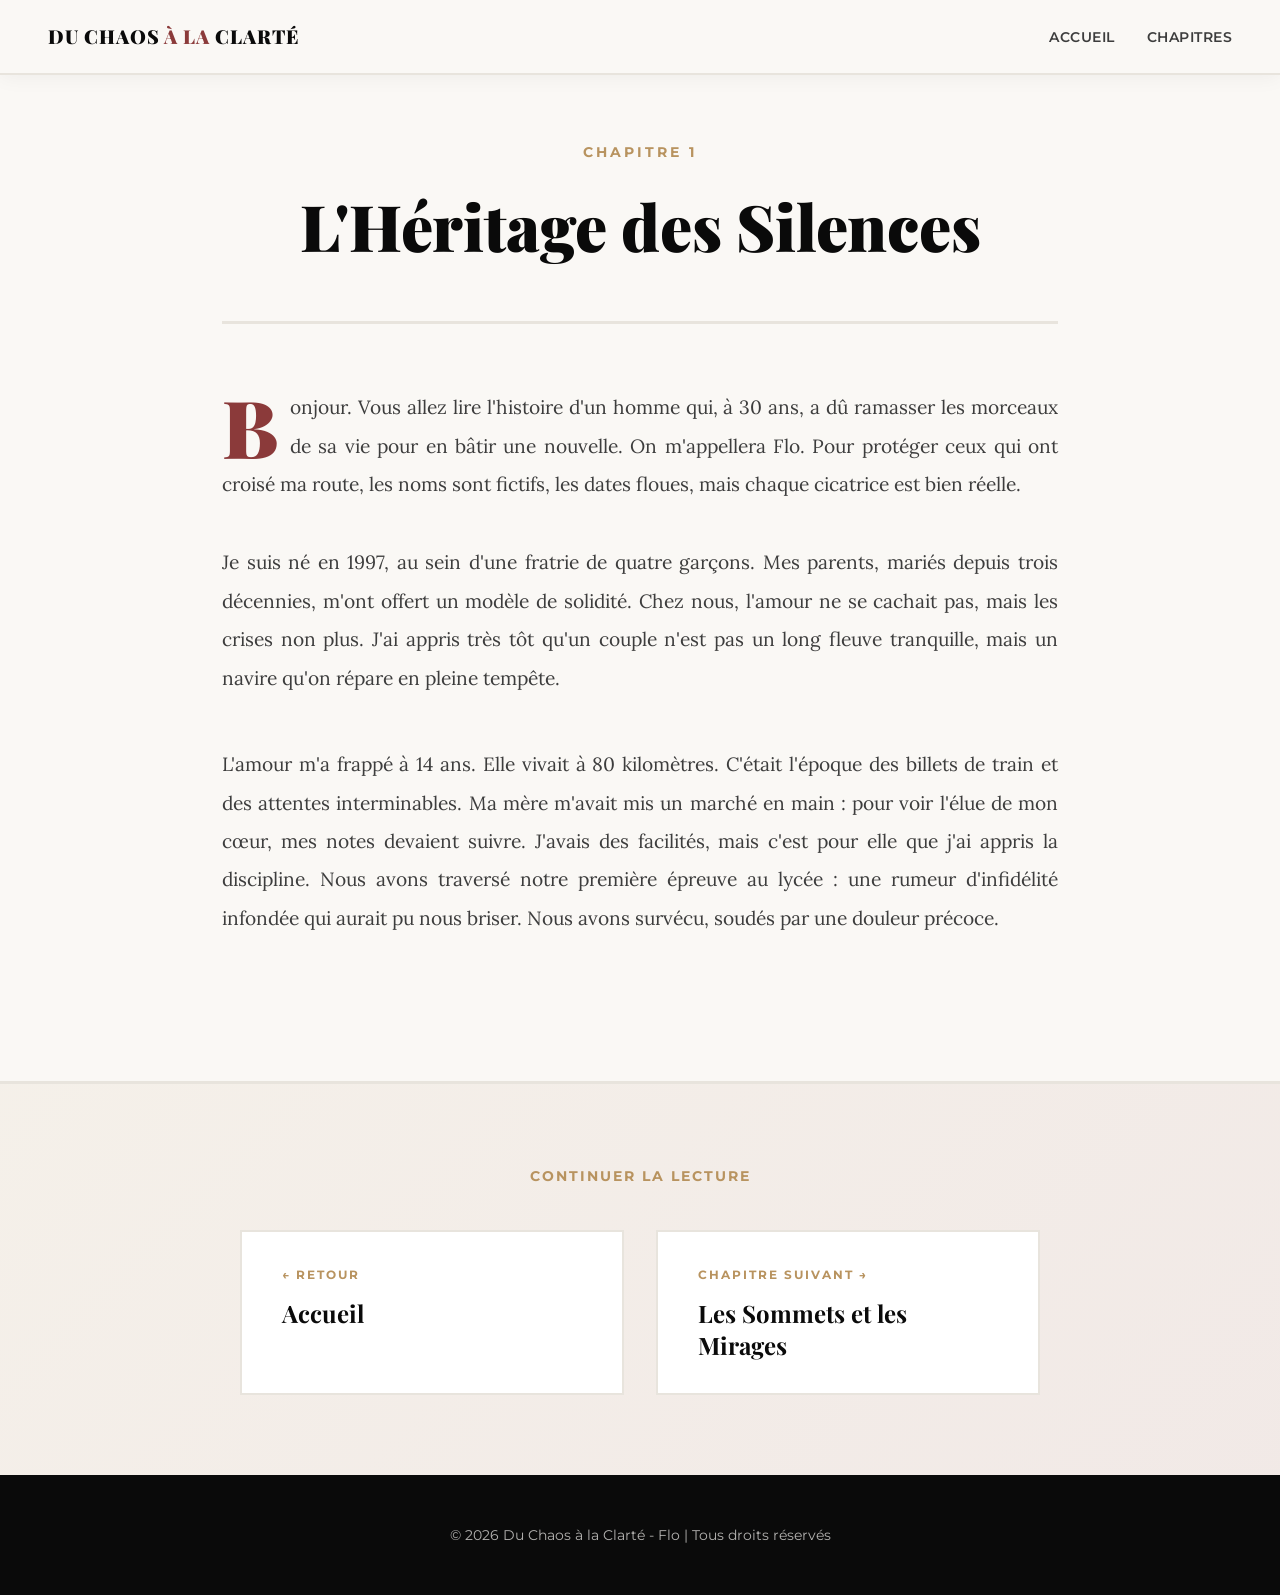
==== commit 890f386d: "Add files via upload" ====
--- a/chapitre-1.html
+++ b/chapitre-1.html
@@ -1,6 +1,15 @@
 <!DOCTYPE html>
 <html lang="fr">
 <head>
+<!-- Google tag (gtag.js) -->
+    <script async src="https://www.googletagmanager.com/gtag/js?id=G-CKVQVT0CNR"></script>
+    <script>
+        window.dataLayer = window.dataLayer || [];
+        function gtag(){dataLayer.push(arguments);}
+        gtag('js', new Date());
+        gtag('config', 'G-CKVQVT0CNR');
+    </script>
+
     <meta charset="UTF-8">
     <meta name="viewport" content="width=device-width, initial-scale=1.0">
     <title>Chapitre 1 : L'Héritage des Silences | Du Chaos à la Clarté</title>
@@ -8,18 +17,18 @@
     <meta name="google-adsense-account" content="ca-pub-9862184570673107">
     <link rel="preconnect" href="https://fonts.googleapis.com">
     <link rel="preconnect" href="https://fonts.gstatic.com" crossorigin>
-    <link href="https://fonts.googleapis.com/css2?family=Crimson+Pro:wght@300;400;600;700&family=Inter:wght@400;500;600&display=swap" rel="stylesheet">
+    <link href="https://fonts.googleapis.com/css2?family=Playfair+Display:wght@400;600;700;900&family=Lora:wght@400;500;600&family=Montserrat:wght@500;600;700&display=swap" rel="stylesheet">
     <script async src="https://pagead2.googlesyndication.com/pagead/js/adsbygoogle.js?client=ca-pub-9862184570673107"
      crossorigin="anonymous"></script>
     <style>
         :root {
-            --primary-dark: #1a1a1a;
-            --primary-light: #f8f7f4;
-            --accent-gold: #c9a961;
-            --accent-rust: #a85741;
-            --text-dark: #2d2d2d;
-            --text-muted: #6b6b6b;
-            --border-subtle: #e5e3dd;
+            --noir-profond: #0a0a0a;
+            --blanc-casse: #faf8f5;
+            --or-ancien: #b8935f;
+            --rouge-braise: #8b3a3a;
+            --gris-pierre: #3d3d3d;
+            --gris-doux: #8a8a8a;
+            --beige-papier: #e8e4dd;
         }
 
         * {
@@ -29,9 +38,9 @@
         }
 
         body {
-            font-family: 'Crimson Pro', serif;
-            background: var(--primary-light);
-            color: var(--text-dark);
+            font-family: 'Lora', serif;
+            background: var(--blanc-casse);
+            color: var(--noir-profond);
             line-height: 1.8;
         }
 
@@ -39,27 +48,35 @@
             position: fixed;
             top: 0;
             width: 100%;
-            background: rgba(248, 247, 244, 0.95);
-            backdrop-filter: blur(10px);
-            border-bottom: 1px solid var(--border-subtle);
+            background: rgba(250, 248, 245, 0.98);
+            backdrop-filter: blur(12px);
+            border-bottom: 2px solid var(--beige-papier);
             z-index: 1000;
-            padding: 1.5rem 2rem;
+            padding: 1.2rem 0;
+            box-shadow: 0 2px 20px rgba(0,0,0,0.05);
         }
 
         nav .container {
-            max-width: 1200px;
+            max-width: 1400px;
             margin: 0 auto;
+            padding: 0 3rem;
             display: flex;
             justify-content: space-between;
             align-items: center;
         }
 
         .logo {
-            font-size: 1.1rem;
-            font-weight: 600;
-            color: var(--primary-dark);
+            font-family: 'Playfair Display', serif;
+            font-size: 1.2rem;
+            font-weight: 900;
+            color: var(--noir-profond);
             text-decoration: none;
-            letter-spacing: 0.5px;
+            letter-spacing: 1px;
+            text-transform: uppercase;
+        }
+
+        .logo span {
+            color: var(--rouge-braise);
         }
 
         .nav-links {
@@ -69,411 +86,226 @@
         }
 
         .nav-links a {
-            color: var(--text-muted);
+            color: var(--gris-pierre);
             text-decoration: none;
-            font-size: 0.95rem;
-            transition: color 0.3s;
-            font-family: 'Inter', sans-serif;
+            font-family: 'Montserrat', sans-serif;
+            font-size: 0.85rem;
+            font-weight: 600;
+            letter-spacing: 0.5px;
+            text-transform: uppercase;
+            transition: color 0.3s ease;
         }
 
         .nav-links a:hover {
-            color: var(--accent-rust);
-        }
-
-        .chapter-container {
-            max-width: 800px;
-            margin: 120px auto 4rem;
-            padding: 0 2rem;
+            color: var(--rouge-braise);
+        }
+
+        .chapter-wrapper {
+            max-width: 900px;
+            margin: 0 auto;
+            padding: 140px 2rem 2rem;
         }
 
         .chapter-header {
             text-align: center;
             margin-bottom: 4rem;
             padding-bottom: 3rem;
-            border-bottom: 1px solid var(--border-subtle);
+            border-bottom: 3px solid var(--beige-papier);
         }
 
         .chapter-number {
-            font-family: 'Inter', sans-serif;
+            font-family: 'Montserrat', sans-serif;
+            font-size: 0.85rem;
+            letter-spacing: 3px;
+            color: var(--or-ancien);
+            text-transform: uppercase;
+            font-weight: 700;
+            margin-bottom: 1.5rem;
+        }
+
+        .chapter-title {
+            font-family: 'Playfair Display', serif;
+            font-size: clamp(2.5rem, 6vw, 4rem);
+            font-weight: 900;
+            color: var(--noir-profond);
+            line-height: 1.2;
+            margin-bottom: 0.5rem;
+        }
+
+        .chapter-content {
+            font-size: 1.2rem;
+            line-height: 2;
+            color: var(--gris-pierre);
+            margin-bottom: 4rem;
+        }
+
+        .chapter-content p {
+            margin-bottom: 2.5rem;
+            text-align: justify;
+        }
+
+        .chapter-content p:first-of-type::first-letter {
+            font-family: 'Playfair Display', serif;
+            font-size: 5rem;
+            font-weight: 900;
+            float: left;
+            line-height: 0.85;
+            margin: 0.05em 0.15em 0 0;
+            color: var(--rouge-braise);
+        }
+
+        /* BOUTONS DE NAVIGATION - SECTION AU-DESSUS DU FOOTER */
+        .chapter-navigation {
+            background: linear-gradient(135deg, rgba(184, 147, 95, 0.08) 0%, rgba(139, 58, 58, 0.08) 100%);
+            padding: 5rem 2rem;
+            border-top: 3px solid var(--beige-papier);
+        }
+
+        .nav-container {
+            max-width: 900px;
+            margin: 0 auto;
+        }
+
+        .nav-title {
+            font-family: 'Montserrat', sans-serif;
             font-size: 0.9rem;
-            color: var(--accent-gold);
-            font-weight: 600;
             letter-spacing: 2px;
-            margin-bottom: 1rem;
-        }
-
-        .chapter-title {
-            font-size: clamp(2rem, 5vw, 3rem);
+            color: var(--or-ancien);
+            text-transform: uppercase;
             font-weight: 700;
-            color: var(--primary-dark);
-            line-height: 1.2;
-        }
-
-        .chapter-content {
-            font-size: 1.25rem;
-            line-height: 2;
-            color: var(--text-dark);
-        }
-
-        .chapter-content p {
-            margin-bottom: 2rem;
-        }
-
-        .chapter-content p:first-letter {
-            font-size: 3.5rem;
+            text-align: center;
+            margin-bottom: 2.5rem;
+        }
+
+        .nav-buttons {
+            display: grid;
+            grid-template-columns: 1fr 1fr;
+            gap: 2rem;
+            max-width: 800px;
+            margin: 0 auto;
+        }
+
+        .nav-btn {
+            display: flex;
+            flex-direction: column;
+            padding: 2rem 2.5rem;
+            background: white;
+            border: 2px solid var(--beige-papier);
+            text-decoration: none;
+            transition: all 0.4s ease;
+            position: relative;
+            overflow: hidden;
+        }
+
+        .nav-btn::before {
+            content: '';
+            position: absolute;
+            top: 0;
+            left: 0;
+            width: 100%;
+            height: 0;
+            background: var(--rouge-braise);
+            transition: height 0.4s ease;
+            z-index: 0;
+        }
+
+        .nav-btn:hover::before {
+            height: 100%;
+        }
+
+        .nav-btn > * {
+            position: relative;
+            z-index: 1;
+        }
+
+        .nav-btn:hover {
+            transform: translateY(-5px);
+            box-shadow: 0 15px 40px rgba(139, 58, 58, 0.2);
+            border-color: var(--rouge-braise);
+        }
+
+        .nav-btn:hover .nav-btn-label,
+        .nav-btn:hover .nav-btn-title {
+            color: white;
+        }
+
+        .nav-btn-label {
+            font-family: 'Montserrat', sans-serif;
+            font-size: 0.75rem;
+            letter-spacing: 2px;
+            color: var(--or-ancien);
+            text-transform: uppercase;
             font-weight: 700;
-            float: left;
-            line-height: 0.8;
-            margin: 0.1em 0.1em 0 0;
-            color: var(--accent-rust);
-        }
-
-        /* AdSense Placeholder */
-        .ad-placeholder {
-            background: #f0f0f0;
-            border: 2px dashed #ccc;
+            margin-bottom: 0.8rem;
+            transition: color 0.3s ease;
+        }
+
+        .nav-btn-title {
+            font-family: 'Playfair Display', serif;
+            font-size: 1.5rem;
+            font-weight: 700;
+            color: var(--noir-profond);
+            line-height: 1.3;
+            transition: color 0.3s ease;
+        }
+
+        footer {
+            background: var(--noir-profond);
+            color: var(--blanc-casse);
             padding: 3rem 2rem;
             text-align: center;
-            margin: 3rem 0;
-            font-family: 'Inter', sans-serif;
-            color: #888;
-        }
-
-        /* Navigation Buttons */
-        .chapter-navigation {
-            display: flex;
-            justify-content: space-between;
-            align-items: center;
-            margin-top: 5rem;
-            padding-top: 3rem;
-            border-top: 1px solid var(--border-subtle);
-        }
-
-        .nav-button {
-            display: inline-flex;
-            align-items: center;
-            gap: 0.5rem;
-            padding: 1rem 2rem;
-            background: var(--accent-rust);
-            color: white;
-            text-decoration: none;
-            font-family: 'Inter', sans-serif;
-            font-weight: 600;
-            font-size: 0.95rem;
-            border-radius: 2px;
-            transition: all 0.3s;
-        }
-
-        .nav-button:hover {
-            background: var(--primary-dark);
-            transform: translateX(5px);
-        }
-
-        .nav-button.prev:hover {
-            transform: translateX(-5px);
-        }
-
-        .nav-button.disabled {
-            background: #ccc;
-            cursor: not-allowed;
-            pointer-events: none;
-        }
-
-        footer {
-            background: var(--primary-dark);
-            color: var(--primary-light);
-            padding: 3rem 2rem;
-            text-align: center;
-            margin-top: 4rem;
-        }
-
-        footer p {
-            font-family: 'Inter', sans-serif;
-            font-size: 0.95rem;
+        }
+
+        .footer-text {
+            font-family: 'Montserrat', sans-serif;
+            font-size: 0.85rem;
             opacity: 0.7;
         }
 
         @media (max-width: 768px) {
-            nav .nav-links {
+            nav .container {
+                padding: 0 1.5rem;
+            }
+
+            .nav-links {
                 display: none;
             }
 
-            .chapter-container {
-                margin-top: 100px;
-                padding: 0 1.5rem;
+            .logo {
+                font-size: 1rem;
+            }
+
+            .chapter-wrapper {
+                padding: 120px 1.5rem 1.5rem;
             }
 
             .chapter-content {
                 font-size: 1.1rem;
             }
 
-            .chapter-navigation {
-                flex-direction: column;
-                gap: 1rem;
-            }
-
-            .nav-button {
-                width: 100%;
-                justify-content: center;
-            }
-        }
-    
-        /* Cookie Consent Banner */
-        .cookie-banner {
-            position: fixed;
-            bottom: 0;
-            left: 0;
-            right: 0;
-            background: linear-gradient(135deg, var(--primary-dark) 0%, #2d2d2d 100%);
-            color: var(--primary-light);
-            padding: 1.5rem 2rem;
-            box-shadow: 0 -4px 20px rgba(0, 0, 0, 0.3);
-            z-index: 10000;
-            display: none;
-            animation: slideUp 0.4s ease-out;
-        }
-
-        @keyframes slideUp {
-            from {
-                transform: translateY(100%);
-            }
-            to {
-                transform: translateY(0);
-            }
-        }
-
-        .cookie-banner.show {
-            display: block;
-        }
-
-        .cookie-content {
-            max-width: 1200px;
-            margin: 0 auto;
-            display: flex;
-            align-items: center;
-            justify-content: space-between;
-            gap: 2rem;
-        }
-
-        .cookie-text {
-            flex: 1;
-            font-family: 'Inter', sans-serif;
-            font-size: 0.95rem;
-            line-height: 1.6;
-        }
-
-        .cookie-text a {
-            color: var(--accent-gold);
-            text-decoration: underline;
-        }
-
-        .cookie-buttons {
-            display: flex;
-            gap: 1rem;
-            flex-wrap: wrap;
-        }
-
-        .cookie-btn {
-            padding: 0.75rem 1.5rem;
-            border: none;
-            border-radius: 2px;
-            font-family: 'Inter', sans-serif;
-            font-weight: 600;
-            font-size: 0.9rem;
-            cursor: pointer;
-            transition: all 0.3s;
-        }
-
-        .cookie-btn-accept {
-            background: var(--accent-rust);
-            color: white;
-        }
-
-        .cookie-btn-accept:hover {
-            background: var(--accent-gold);
-        }
-
-        .cookie-btn-refuse {
-            background: transparent;
-            color: var(--primary-light);
-            border: 2px solid var(--primary-light);
-        }
-
-        .cookie-btn-refuse:hover {
-            background: rgba(255, 255, 255, 0.1);
-        }
-
-        .cookie-btn-settings {
-            background: transparent;
-            color: var(--accent-gold);
-            border: 2px solid var(--accent-gold);
-        }
-
-        .cookie-btn-settings:hover {
-            background: rgba(201, 169, 97, 0.1);
-        }
-
-        /* Cookie Settings Modal */
-        .cookie-modal {
-            position: fixed;
-            top: 0;
-            left: 0;
-            right: 0;
-            bottom: 0;
-            background: rgba(0, 0, 0, 0.8);
-            z-index: 10001;
-            display: none;
-            align-items: center;
-            justify-content: center;
-            padding: 2rem;
-        }
-
-        .cookie-modal.show {
-            display: flex;
-        }
-
-        .cookie-modal-content {
-            background: white;
-            border-radius: 4px;
-            max-width: 600px;
-            width: 100%;
-            max-height: 90vh;
-            overflow-y: auto;
-            padding: 2.5rem;
-            position: relative;
-        }
-
-        .cookie-modal-close {
-            position: absolute;
-            top: 1rem;
-            right: 1rem;
-            background: none;
-            border: none;
-            font-size: 2rem;
-            cursor: pointer;
-            color: var(--text-muted);
-            transition: color 0.3s;
-        }
-
-        .cookie-modal-close:hover {
-            color: var(--accent-rust);
-        }
-
-        .cookie-modal h2 {
-            font-size: 1.8rem;
-            margin-bottom: 1.5rem;
-            color: var(--primary-dark);
-        }
-
-        .cookie-category {
-            margin-bottom: 1.5rem;
-            padding-bottom: 1.5rem;
-            border-bottom: 1px solid var(--border-subtle);
-        }
-
-        .cookie-category:last-child {
-            border-bottom: none;
-        }
-
-        .cookie-category-header {
-            display: flex;
-            justify-content: space-between;
-            align-items: center;
-            margin-bottom: 0.5rem;
-        }
-
-        .cookie-category h3 {
-            font-size: 1.2rem;
-            color: var(--primary-dark);
-        }
-
-        .cookie-category p {
-            font-family: 'Inter', sans-serif;
-            font-size: 0.9rem;
-            color: var(--text-muted);
-            line-height: 1.6;
-        }
-
-        .cookie-toggle {
-            position: relative;
-            width: 50px;
-            height: 26px;
-        }
-
-        .cookie-toggle input {
-            opacity: 0;
-            width: 0;
-            height: 0;
-        }
-
-        .cookie-slider {
-            position: absolute;
-            cursor: pointer;
-            top: 0;
-            left: 0;
-            right: 0;
-            bottom: 0;
-            background-color: #ccc;
-            transition: 0.3s;
-            border-radius: 26px;
-        }
-
-        .cookie-slider:before {
-            position: absolute;
-            content: "";
-            height: 20px;
-            width: 20px;
-            left: 3px;
-            bottom: 3px;
-            background-color: white;
-            transition: 0.3s;
-            border-radius: 50%;
-        }
-
-        input:checked + .cookie-slider {
-            background-color: var(--accent-rust);
-        }
-
-        input:checked + .cookie-slider:before {
-            transform: translateX(24px);
-        }
-
-        input:disabled + .cookie-slider {
-            background-color: var(--accent-gold);
-            cursor: not-allowed;
-            opacity: 0.7;
-        }
-
-        .cookie-modal-actions {
-            display: flex;
-            gap: 1rem;
-            margin-top: 2rem;
-        }
-
-        .cookie-modal-actions button {
-            flex: 1;
-        }
-
-        /* Cookie Settings Link in Footer */
-        .cookie-settings-link {
-            display: inline-block;
-            margin-top: 1rem;
-            color: var(--accent-gold);
-            text-decoration: underline;
-            cursor: pointer;
-            font-family: 'Inter', sans-serif;
-            font-size: 0.85rem;
-        }
-
-        .cookie-settings-link:hover {
-            color: var(--primary-light);
+            .chapter-content p {
+                text-align: left;
+            }
+
+            .nav-buttons {
+                grid-template-columns: 1fr;
+                gap: 1.5rem;
+            }
+
+            .nav-btn {
+                padding: 1.5rem 1.5rem;
+            }
+
+            .nav-btn-title {
+                font-size: 1.2rem;
+            }
         }
     </style>
 </head>
 <body>
     <nav>
         <div class="container">
-            <a href="index.html" class="logo">DU CHAOS À LA CLARTÉ</a>
+            <a href="index.html" class="logo">Du Chaos <span>à la</span> Clarté</a>
             <ul class="nav-links">
                 <li><a href="index.html">Accueil</a></li>
                 <li><a href="index.html#chapters">Chapitres</a></li>
@@ -481,7 +313,7 @@
         </div>
     </nav>
 
-    <article class="chapter-container">
+    <article class="chapter-wrapper">
         <header class="chapter-header">
             <div class="chapter-number">CHAPITRE 1</div>
             <h1 class="chapter-title">L'Héritage des Silences</h1>
@@ -492,13 +324,13 @@
 
             <p>Je suis né en 1997, au sein d'une fratrie de quatre garçons. Mes parents, mariés depuis trois décennies, m'ont offert un modèle de solidité. Chez nous, l'amour ne se cachait pas, mais les crises non plus. J'ai appris très tôt qu'un couple n'est pas un long fleuve tranquille, mais un navire qu'on répare en pleine tempête.</p>
 
-            <!-- AdSense Placement - In-Article -->
+            <!-- AdSense In-Article -->
             <div style="text-align: center; margin: 3rem 0;">
                 <ins class="adsbygoogle"
                      style="display:block"
                      data-ad-format="autorelaxed"
                      data-ad-client="ca-pub-9862184570673107"
-                     data-ad-slot="7221520674" style="display:none"></ins>
+                     data-ad-slot="7221520674"></ins>
                 <script>
                      (adsbygoogle = window.adsbygoogle || []).push({});
                 </script>
@@ -507,219 +339,41 @@
             <p>L'amour m'a frappé à 14 ans. Elle vivait à 80 kilomètres. C'était l'époque des billets de train et des attentes interminables. Ma mère m'avait mis un marché en main : pour voir l'élue de mon cœur, mes notes devaient suivre. J'avais des facilités, mais c'est pour elle que j'ai appris la discipline. Nous avons traversé notre première épreuve au lycée : une rumeur d'infidélité infondée qui aurait pu nous briser. Nous avons survécu, soudés par une douleur précoce.</p>
         </div>
 
-        <nav class="chapter-navigation">
-            <a href="index.html" class="nav-button prev">
-                ← Retour à l'accueil
-            </a>
-            <a href="chapitre-2.html" class="nav-button">
-                Chapitre suivant →
-            </a>
-        </nav>
+        </div>
     </article>
 
-    <!-- AdSense Placement - Fin de page -->
-    <div style=" max-width: 800px; margin: 3rem auto; background: transparent; border: none; padding: 0;">
+    <!-- AdSense Fin de contenu -->
+    <div style="max-width: 800px; margin: 3rem auto; padding: 0 2rem;">
         <ins class="adsbygoogle"
              style="display:block"
              data-ad-client="ca-pub-9862184570673107"
              data-ad-slot="8542430499"
              data-ad-format="auto"
-             data-full-width-responsive="true" style="display:none"></ins>
+             data-full-width-responsive="true"></ins>
         <script>
              (adsbygoogle = window.adsbygoogle || []).push({});
         </script>
     </div>
 
-    <footer>
-        <p>&copy; 2026 Du Chaos à la Clarté - Flo | Tous droits réservés</p>
-    </footer>
-    <!-- Cookie Consent Banner -->
-    <div id="cookieBanner" class="cookie-banner">
-        <div class="cookie-content">
-            <div class="cookie-text">
-                <strong>🍪 Nous utilisons des cookies</strong><br>
-                Ce site utilise des cookies pour améliorer votre expérience, analyser le trafic (Google Analytics) et afficher des publicités pertinentes (Google AdSense). En cliquant sur "Accepter tout", vous acceptez l'utilisation de tous les cookies.
-            </div>
-            <div class="cookie-buttons">
-                <button class="cookie-btn cookie-btn-accept" onclick="acceptAllCookies()">Accepter tout</button>
-                <button class="cookie-btn cookie-btn-refuse" onclick="refuseAllCookies()">Tout refuser</button>
-                <button class="cookie-btn cookie-btn-settings" onclick="openCookieSettings()">Personnaliser</button>
+    <!-- BOUTONS DE NAVIGATION - AU-DESSUS DU FOOTER -->
+    <section class="chapter-navigation">
+        <div class="nav-container">
+            <h2 class="nav-title">Continuer la lecture</h2>
+            <div class="nav-buttons">
+                <a href="index.html" class="nav-btn">
+                    <div class="nav-btn-label">← Retour</div>
+                    <div class="nav-btn-title">Accueil</div>
+                </a>
+                <a href="chapitre-2.html" class="nav-btn">
+                    <div class="nav-btn-label">Chapitre suivant →</div>
+                    <div class="nav-btn-title">Les Sommets et les Mirages</div>
+                </a>
             </div>
         </div>
-    </div>
-
-    <!-- Cookie Settings Modal -->
-    <div id="cookieModal" class="cookie-modal">
-        <div class="cookie-modal-content">
-            <button class="cookie-modal-close" onclick="closeCookieSettings()">&times;</button>
-            <h2>Paramètres des cookies</h2>
-            
-            <div class="cookie-category">
-                <div class="cookie-category-header">
-                    <h3>🔒 Cookies essentiels</h3>
-                    <label class="cookie-toggle">
-                        <input type="checkbox" checked disabled>
-                        <span class="cookie-slider"></span>
-                    </label>
-                </div>
-                <p>Ces cookies sont nécessaires au fonctionnement du site et ne peuvent pas être désactivés. Ils permettent de mémoriser vos préférences de cookies.</p>
-            </div>
-
-            <div class="cookie-category">
-                <div class="cookie-category-header">
-                    <h3>📊 Google Analytics</h3>
-                    <label class="cookie-toggle">
-                        <input type="checkbox" id="analytics-toggle" onchange="updateCookiePreferences()">
-                        <span class="cookie-slider"></span>
-                    </label>
-                </div>
-                <p>Ces cookies nous permettent de mesurer l'audience du site, de comprendre comment vous utilisez nos pages et d'améliorer votre expérience. ID de mesure : G-CKVQVT0CNR</p>
-            </div>
-
-            <div class="cookie-category">
-                <div class="cookie-category-header">
-                    <h3>💰 Google AdSense</h3>
-                    <label class="cookie-toggle">
-                        <input type="checkbox" id="ads-toggle" onchange="updateCookiePreferences()">
-                        <span class="cookie-slider"></span>
-                    </label>
-                </div>
-                <p>Ces cookies permettent d'afficher des publicités pertinentes et de financer ce site gratuit. Les données collectées sont anonymisées et conformes au RGPD. ID compte : ca-pub-9862184570673107</p>
-            </div>
-
-            <div class="cookie-modal-actions">
-                <button class="cookie-btn cookie-btn-refuse" onclick="saveAndCloseCookies()">Enregistrer mes choix</button>
-                <button class="cookie-btn cookie-btn-accept" onclick="acceptAllCookies()">Accepter tout</button>
-            </div>
-        </div>
-    </div>
-
-    <!-- Cookie Consent Script -->
-    <script>
-        // Vérifier si l'utilisateur a déjà fait son choix
-        function checkCookieConsent() {
-            const consent = localStorage.getItem('cookieConsent');
-            if (!consent) {
-                // Afficher la bannière après 1 seconde
-                setTimeout(() => {
-                    document.getElementById('cookieBanner').classList.add('show');
-                }, 1000);
-            } else {
-                // Charger les scripts selon les préférences
-                loadScriptsBasedOnConsent(JSON.parse(consent));
-            }
-        }
-
-        // Accepter tous les cookies
-        function acceptAllCookies() {
-            const consent = {
-                essential: true,
-                analytics: true,
-                ads: true
-            };
-            localStorage.setItem('cookieConsent', JSON.stringify(consent));
-            document.getElementById('cookieBanner').classList.remove('show');
-            loadScriptsBasedOnConsent(consent);
-        }
-
-        // Refuser tous les cookies (sauf essentiels)
-        function refuseAllCookies() {
-            const consent = {
-                essential: true,
-                analytics: false,
-                ads: false
-            };
-            localStorage.setItem('cookieConsent', JSON.stringify(consent));
-            document.getElementById('cookieBanner').classList.remove('show');
-        }
-
-        // Ouvrir les paramètres
-        function openCookieSettings() {
-            document.getElementById('cookieBanner').classList.remove('show');
-            document.getElementById('cookieModal').classList.add('show');
-            
-            // Charger les préférences actuelles
-            const consent = JSON.parse(localStorage.getItem('cookieConsent') || '{"analytics":false,"ads":false}');
-            document.getElementById('analytics-toggle').checked = consent.analytics;
-            document.getElementById('ads-toggle').checked = consent.ads;
-        }
-
-        // Fermer les paramètres
-        function closeCookieSettings() {
-            document.getElementById('cookieModal').classList.remove('show');
-        }
-
-        // Sauvegarder et fermer
-        function saveAndCloseCookies() {
-            const consent = {
-                essential: true,
-                analytics: document.getElementById('analytics-toggle').checked,
-                ads: document.getElementById('ads-toggle').checked
-            };
-            localStorage.setItem('cookieConsent', JSON.stringify(consent));
-            document.getElementById('cookieModal').classList.remove('show');
-            loadScriptsBasedOnConsent(consent);
-        }
-
-        // Mettre à jour les préférences en temps réel
-        function updateCookiePreferences() {
-            // Juste pour l'UI, la sauvegarde se fait au clic sur "Enregistrer"
-        }
-
-        // Charger les scripts selon le consentement
-        function loadScriptsBasedOnConsent(consent) {
-            // Google Analytics
-            if (consent.analytics) {
-                loadGoogleAnalytics();
-            }
-
-            // Google AdSense
-            if (consent.ads) {
-                loadGoogleAdSense();
-            }
-        }
-
-        // Charger Google Analytics
-        function loadGoogleAnalytics() {
-            // Vérifier si déjà chargé
-            if (window.gtag) return;
-
-            const script = document.createElement('script');
-            script.async = true;
-            script.src = 'https://www.googletagmanager.com/gtag/js?id=G-CKVQVT0CNR';
-            document.head.appendChild(script);
-
-            script.onload = function() {
-                window.dataLayer = window.dataLayer || [];
-                function gtag(){dataLayer.push(arguments);}
-                gtag('js', new Date());
-                gtag('config', 'G-CKVQVT0CNR');
-            };
-        }
-
-        // Charger Google AdSense
-        function loadGoogleAdSense() {
-            // Vérifier si déjà chargé
-            if (window.adsbygoogle) return;
-
-            const script = document.createElement('script');
-            script.async = true;
-            script.src = 'https://pagead2.googlesyndication.com/pagead/js/adsbygoogle.js?client=ca-pub-9862184570673107';
-            script.crossOrigin = 'anonymous';
-            document.head.appendChild(script);
-
-            script.onload = function() {
-                // Initialiser les pubs
-                const ads = document.querySelectorAll('.adsbygoogle');
-                ads.forEach(ad => {
-                    ad.style.display = 'block';
-                    (adsbygoogle = window.adsbygoogle || []).push({});
-                });
-            };
-        }
-
-        // Démarrer au chargement de la page
-        document.addEventListener('DOMContentLoaded', checkCookieConsent);
-    </script>
+    </section>
+
+    <footer>
+        <p class="footer-text">&copy; 2026 Du Chaos à la Clarté - Flo | Tous droits réservés</p>
+    </footer>
 </body>
-</html>+</html>
